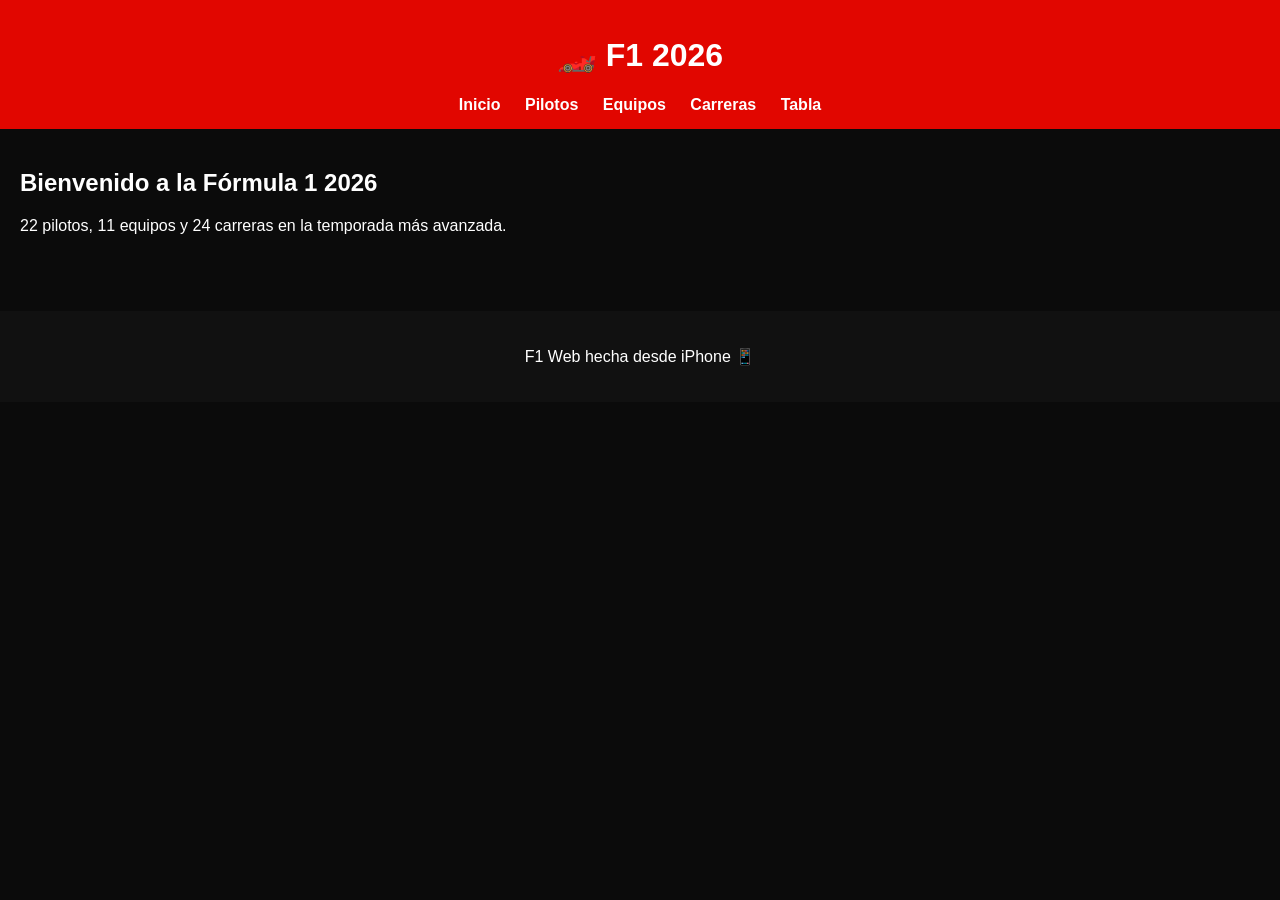
==== index.html @ 455faa11 "index.html" ====
<!DOCTYPE html>
<html>
<head>
    <title>F1 World</title>
    <link rel="stylesheet" href="styles.css">
</head>

<body>

<header>
    <h1>🏎️ F1 2026</h1>
    <nav>
        <a href="index.html">Inicio</a>
        <a href="pilotos.html">Pilotos</a>
        <a href="equipos.html">Equipos</a>
        <a href="carreras.html">Carreras</a>
        <a href="tabla.html">Tabla</a>
    </nav>
</header>

<div class="container">
    <h2>Bienvenido a la Fórmula 1 2026</h2>
    <p>22 pilotos, 11 equipos y 24 carreras en la temporada más avanzada.</p>
</div>

<footer>
    <p>F1 Web hecha desde iPhone 📱</p>
</footer>

</body>
</html>
---- styles.css ----
body {
    margin: 0;
    font-family: Arial;
    background: #0b0b0b;
    color: white;
}

header {
    background: #e10600;
    padding: 15px;
    text-align: center;
}

nav a {
    color: white;
    margin: 10px;
    text-decoration: none;
    font-weight: bold;
}

.container {
    padding: 20px;
}

.card {
    background: #1a1a1a;
    margin: 15px;
    padding: 15px;
    border-radius: 10px;
}

img {
    width: 100%;
    border-radius: 10px;
}

footer {
    background: #111;
    text-align: center;
    padding: 20px;
    margin-top: 40px;
}
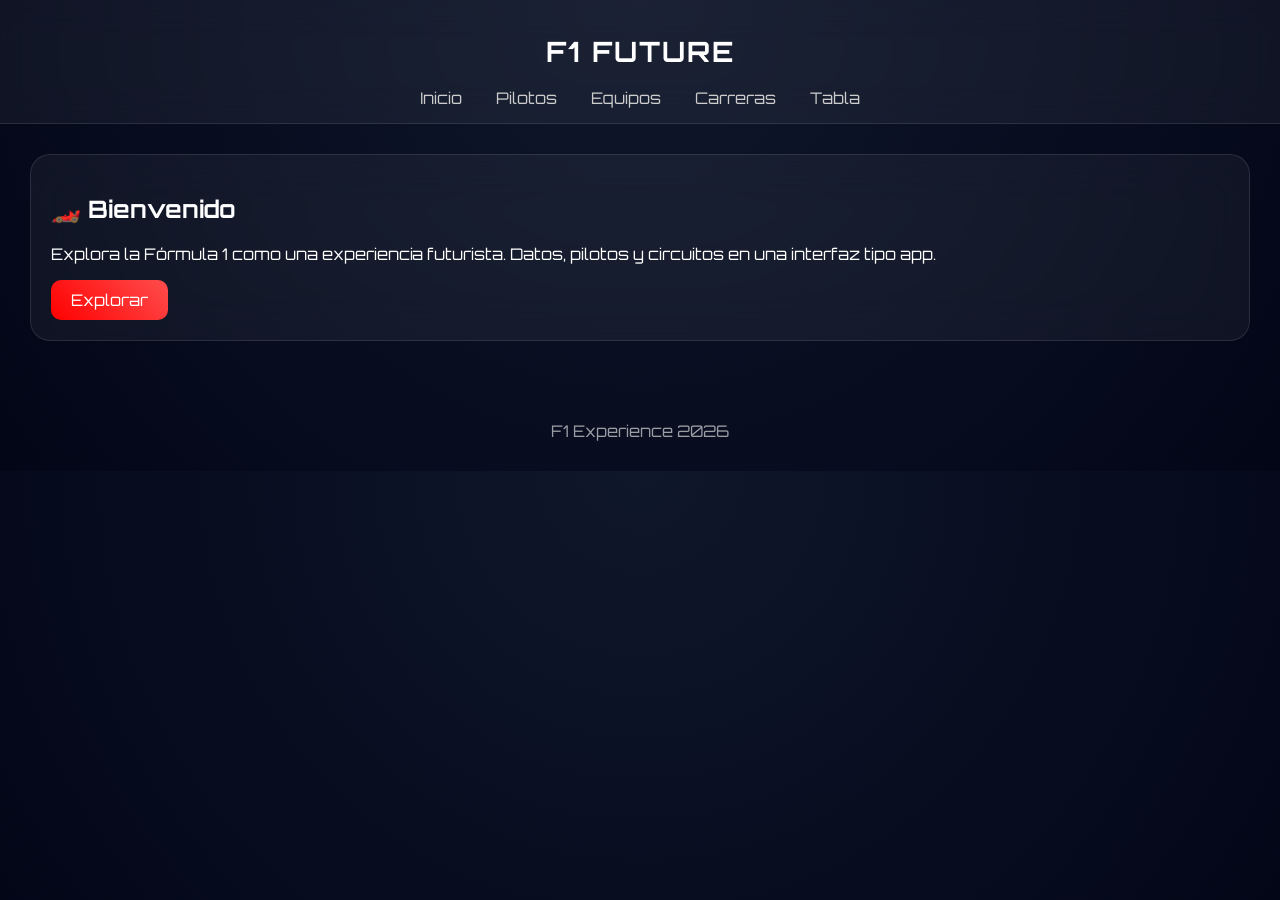
==== commit 446f81e3: "index.html" ====
--- a/index.html
+++ b/index.html
@@ -1,31 +1,34 @@
 <!DOCTYPE html>
 <html>
 <head>
-    <title>F1 World</title>
-    <link rel="stylesheet" href="styles.css">
+<title>F1 Future</title>
+<link rel="stylesheet" href="styles.css">
 </head>
 
 <body>
 
 <header>
-    <h1>🏎️ F1 2026</h1>
-    <nav>
-        <a href="index.html">Inicio</a>
-        <a href="pilotos.html">Pilotos</a>
-        <a href="equipos.html">Equipos</a>
-        <a href="carreras.html">Carreras</a>
-        <a href="tabla.html">Tabla</a>
-    </nav>
+<h1>F1 FUTURE</h1>
+<nav>
+<a href="index.html">Inicio</a>
+<a href="pilotos.html">Pilotos</a>
+<a href="equipos.html">Equipos</a>
+<a href="carreras.html">Carreras</a>
+<a href="tabla.html">Tabla</a>
+</nav>
 </header>
 
 <div class="container">
-    <h2>Bienvenido a la Fórmula 1 2026</h2>
-    <p>22 pilotos, 11 equipos y 24 carreras en la temporada más avanzada.</p>
+
+<div class="card">
+<h2>🏎️ Bienvenido</h2>
+<p>Explora la Fórmula 1 como una experiencia futurista. Datos, pilotos y circuitos en una interfaz tipo app.</p>
+<a class="button" href="pilotos.html">Explorar</a>
 </div>
 
-<footer>
-    <p>F1 Web hecha desde iPhone 📱</p>
-</footer>
+</div>
+
+<footer>F1 Experience 2026</footer>
 
 </body>
 </html>
--- a/styles.css
+++ b/styles.css
@@ -1,42 +1,110 @@
+@import url('https://fonts.googleapis.com/css2?family=Orbitron:wght@400;700&display=swap');
+
 body {
     margin: 0;
-    font-family: Arial;
-    background: #0b0b0b;
+    font-family: 'Orbitron', sans-serif;
+    background: radial-gradient(circle at top, #0f172a, #020617);
     color: white;
 }
 
+/* NAVBAR FUTURISTA */
 header {
-    background: #e10600;
+    position: sticky;
+    top: 0;
+    background: rgba(255,255,255,0.05);
+    backdrop-filter: blur(20px);
+    border-bottom: 1px solid rgba(255,255,255,0.1);
     padding: 15px;
     text-align: center;
 }
 
 nav a {
-    color: white;
-    margin: 10px;
+    color: #ccc;
+    margin: 0 15px;
     text-decoration: none;
-    font-weight: bold;
+    transition: 0.3s;
 }
 
-.container {
-    padding: 20px;
+nav a:hover {
+    color: #ff2c2c;
 }
 
-.card {
-    background: #1a1a1a;
-    margin: 15px;
-    padding: 15px;
-    border-radius: 10px;
+/* CONTENEDOR */
+.container {
+    padding: 30px;
 }
 
-img {
-    width: 100%;
-    border-radius: 10px;
+/* TARJETAS PRO */
+.card {
+    background: rgba(255,255,255,0.05);
+    border: 1px solid rgba(255,255,255,0.1);
+    border-radius: 20px;
+    padding: 20px;
+    margin-bottom: 20px;
+    backdrop-filter: blur(25px);
+    transition: all 0.4s ease;
+    position: relative;
+    overflow: hidden;
 }
 
+/* EFECTO GLOW */
+.card::before {
+    content: "";
+    position: absolute;
+    width: 200%;
+    height: 200%;
+    background: radial-gradient(circle, rgba(255,0,0,0.2), transparent);
+    top: -50%;
+    left: -50%;
+    opacity: 0;
+    transition: 0.5s;
+}
+
+.card:hover::before {
+    opacity: 1;
+}
+
+/* HOVER PRO */
+.card:hover {
+    transform: translateY(-5px) scale(1.02);
+    box-shadow: 0 0 30px rgba(255,0,0,0.3);
+}
+
+/* IMÁGENES */
+.card img {
+    width: 100%;
+    border-radius: 15px;
+    margin-top: 10px;
+}
+
+/* TITULOS */
+h1 {
+    font-size: 28px;
+    letter-spacing: 2px;
+}
+
+h3 {
+    color: #ff2c2c;
+}
+
+/* BOTONES FUTURISTAS */
+.button {
+    display: inline-block;
+    padding: 10px 20px;
+    border-radius: 10px;
+    background: linear-gradient(45deg, #ff0000, #ff4d4d);
+    color: white;
+    text-decoration: none;
+    transition: 0.3s;
+}
+
+.button:hover {
+    transform: scale(1.1);
+}
+
+/* FOOTER */
 footer {
-    background: #111;
     text-align: center;
-    padding: 20px;
-    margin-top: 40px;
+    padding: 30px;
+    opacity: 0.6;
 }
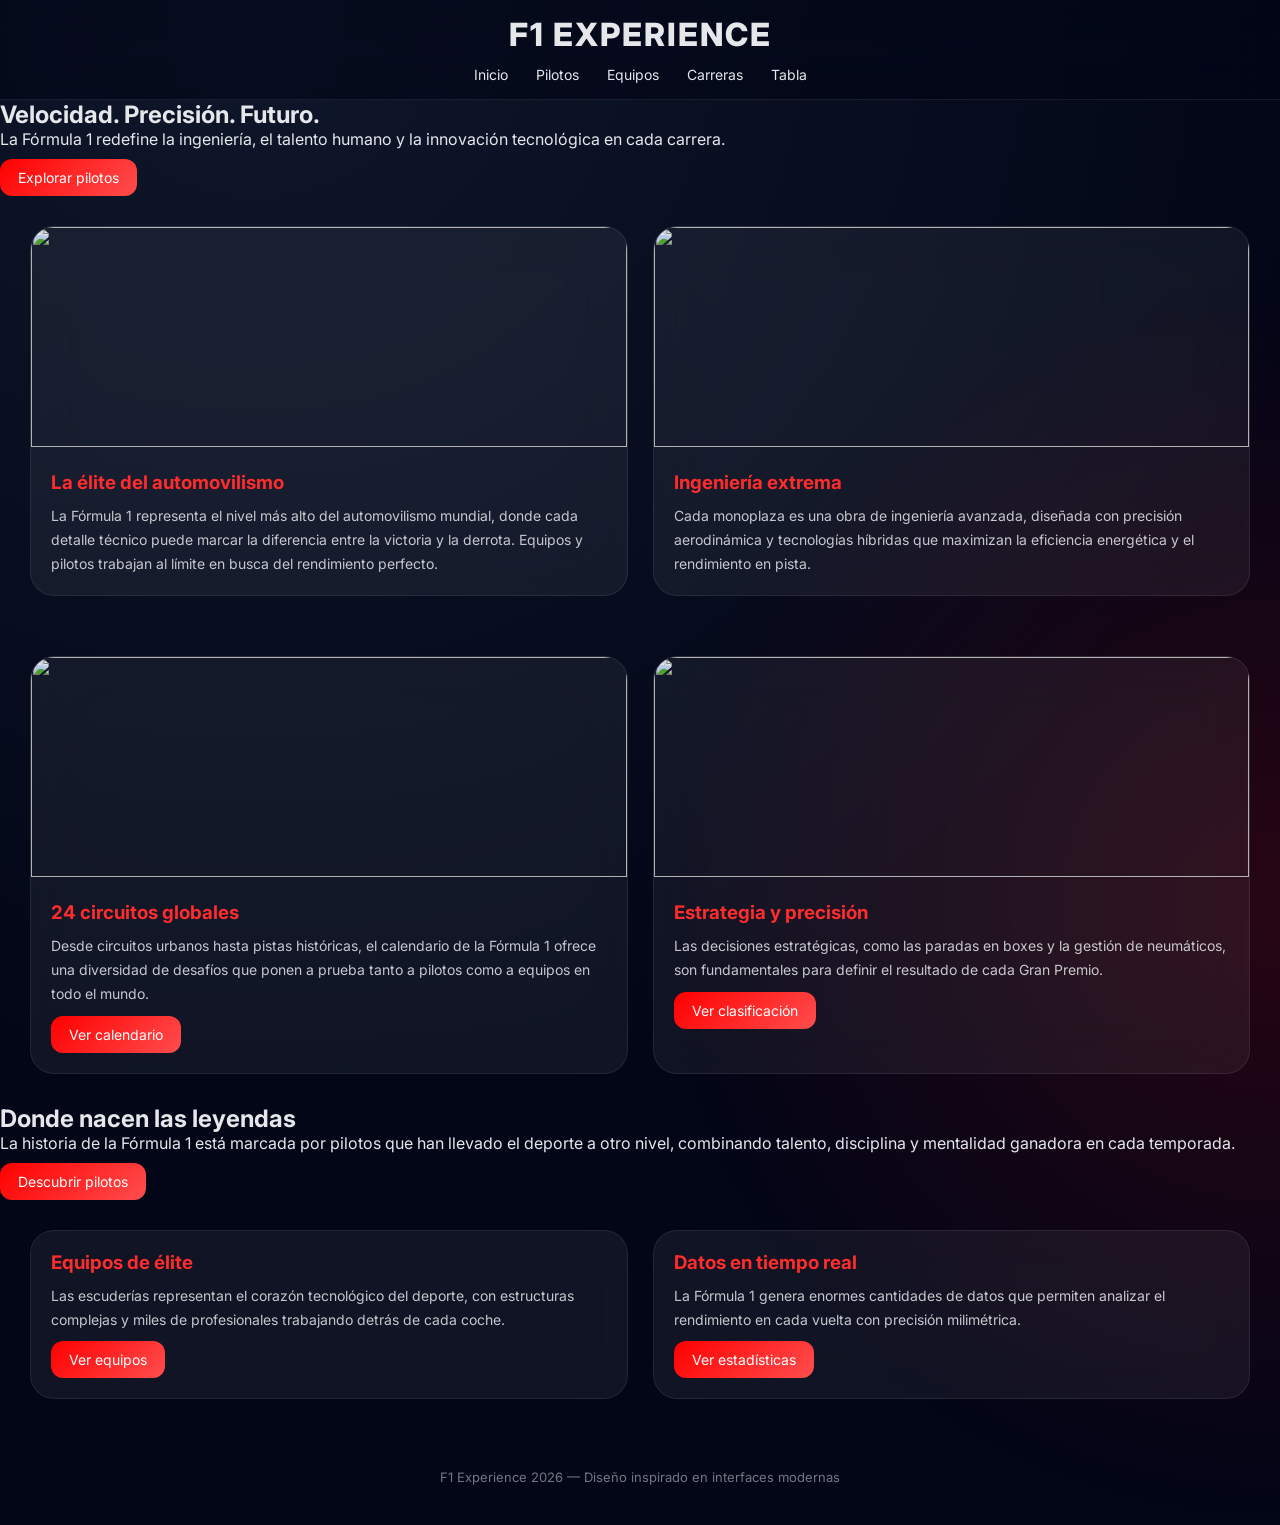
==== commit 67ed0991: "index.html" ====
--- a/index.html
+++ b/index.html
@@ -1,14 +1,17 @@
 <!DOCTYPE html>
-<html>
+<html lang="es">
 <head>
-<title>F1 Future</title>
+<meta charset="UTF-8">
+<meta name="viewport" content="width=device-width, initial-scale=1.0">
+<title>F1 Experience</title>
 <link rel="stylesheet" href="styles.css">
 </head>
 
 <body>
 
+<!-- NAV -->
 <header>
-<h1>F1 FUTURE</h1>
+<h1>F1 EXPERIENCE</h1>
 <nav>
 <a href="index.html">Inicio</a>
 <a href="pilotos.html">Pilotos</a>
@@ -18,17 +21,107 @@
 </nav>
 </header>
 
-<div class="container">
+<!-- HERO -->
+<section class="hero">
+<div class="hero-content">
+<h2>Velocidad. Precisión. Futuro.</h2>
+<p>La Fórmula 1 redefine la ingeniería, el talento humano y la innovación tecnológica en cada carrera.</p>
+<a href="pilotos.html" class="button">Explorar pilotos</a>
+</div>
+</section>
+
+<!-- SECCIÓN 1 -->
+<section class="grid">
 
 <div class="card">
-<h2>🏎️ Bienvenido</h2>
-<p>Explora la Fórmula 1 como una experiencia futurista. Datos, pilotos y circuitos en una interfaz tipo app.</p>
-<a class="button" href="pilotos.html">Explorar</a>
+<img src="https://source.unsplash.com/featured/?formula1">
+<div class="card-content">
+<h3>La élite del automovilismo</h3>
+<p>
+La Fórmula 1 representa el nivel más alto del automovilismo mundial, donde cada detalle técnico puede marcar la diferencia entre la victoria y la derrota. Equipos y pilotos trabajan al límite en busca del rendimiento perfecto.
+</p>
+</div>
 </div>
 
+<div class="card">
+<img src="https://source.unsplash.com/featured/?racecar">
+<div class="card-content">
+<h3>Ingeniería extrema</h3>
+<p>
+Cada monoplaza es una obra de ingeniería avanzada, diseñada con precisión aerodinámica y tecnologías híbridas que maximizan la eficiencia energética y el rendimiento en pista.
+</p>
+</div>
 </div>
 
-<footer>F1 Experience 2026</footer>
+</section>
+
+<!-- SECCIÓN 2 -->
+<section class="grid">
+
+<div class="card">
+<img src="https://source.unsplash.com/featured/?f1,track">
+<div class="card-content">
+<h3>24 circuitos globales</h3>
+<p>
+Desde circuitos urbanos hasta pistas históricas, el calendario de la Fórmula 1 ofrece una diversidad de desafíos que ponen a prueba tanto a pilotos como a equipos en todo el mundo.
+</p>
+<a class="button" href="carreras.html">Ver calendario</a>
+</div>
+</div>
+
+<div class="card">
+<img src="https://source.unsplash.com/featured/?f1,pitstop">
+<div class="card-content">
+<h3>Estrategia y precisión</h3>
+<p>
+Las decisiones estratégicas, como las paradas en boxes y la gestión de neumáticos, son fundamentales para definir el resultado de cada Gran Premio.
+</p>
+<a class="button" href="tabla.html">Ver clasificación</a>
+</div>
+</div>
+
+</section>
+
+<!-- SECCIÓN FULL -->
+<section class="feature">
+<div class="feature-content">
+<h2>Donde nacen las leyendas</h2>
+<p>
+La historia de la Fórmula 1 está marcada por pilotos que han llevado el deporte a otro nivel, combinando talento, disciplina y mentalidad ganadora en cada temporada.
+</p>
+<a href="pilotos.html" class="button">Descubrir pilotos</a>
+</div>
+</section>
+
+<!-- SECCIÓN FINAL -->
+<section class="grid">
+
+<div class="card">
+<div class="card-content">
+<h3>Equipos de élite</h3>
+<p>
+Las escuderías representan el corazón tecnológico del deporte, con estructuras complejas y miles de profesionales trabajando detrás de cada coche.
+</p>
+<a class="button" href="equipos.html">Ver equipos</a>
+</div>
+</div>
+
+<div class="card">
+<div class="card-content">
+<h3>Datos en tiempo real</h3>
+<p>
+La Fórmula 1 genera enormes cantidades de datos que permiten analizar el rendimiento en cada vuelta con precisión milimétrica.
+</p>
+<a class="button" href="tabla.html">Ver estadísticas</a>
+</div>
+</div>
+
+</section>
+
+<!-- FOOTER -->
+<footer>
+<p>F1 Experience 2026 — Diseño inspirado en interfaces modernas</p>
+</footer>
 
 </body>
 </html>
--- a/styles.css
+++ b/styles.css
@@ -1,110 +1,212 @@
-@import url('https://fonts.googleapis.com/css2?family=Orbitron:wght@400;700&display=swap');
-
+@import url('https://fonts.googleapis.com/css2?family=Inter:wght@300;400;600;800&display=swap');
+
+:root {
+    --bg: #020617;
+    --card: rgba(255,255,255,0.06);
+    --border: rgba(255,255,255,0.08);
+    --text: #e5e7eb;
+    --accent: #ff2c2c;
+    --glass: blur(25px);
+}
+
+/* RESET */
+* {
+    margin: 0;
+    padding: 0;
+    box-sizing: border-box;
+}
+
+/* BODY */
 body {
-    margin: 0;
-    font-family: 'Orbitron', sans-serif;
-    background: radial-gradient(circle at top, #0f172a, #020617);
-    color: white;
-}
-
-/* NAVBAR FUTURISTA */
+    font-family: 'Inter', sans-serif;
+    background: radial-gradient(circle at 20% 0%, #0f172a, #020617 60%);
+    color: var(--text);
+    overflow-x: hidden;
+}
+
+/* FONDO ANIMADO */
+body::before {
+    content: "";
+    position: fixed;
+    width: 200%;
+    height: 200%;
+    background: radial-gradient(circle, rgba(255,0,0,0.15), transparent 40%);
+    animation: glowMove 12s linear infinite;
+    z-index: -1;
+}
+
+@keyframes glowMove {
+    0% { transform: translate(0,0); }
+    50% { transform: translate(-20%, -10%); }
+    100% { transform: translate(0,0); }
+}
+
+/* NAVBAR */
 header {
     position: sticky;
     top: 0;
-    background: rgba(255,255,255,0.05);
-    backdrop-filter: blur(20px);
-    border-bottom: 1px solid rgba(255,255,255,0.1);
+    z-index: 100;
+    backdrop-filter: var(--glass);
+    background: rgba(2,6,23,0.6);
+    border-bottom: 1px solid var(--border);
     padding: 15px;
     text-align: center;
 }
 
+header h1 {
+    font-weight: 800;
+    letter-spacing: 2px;
+}
+
+nav {
+    margin-top: 10px;
+}
+
 nav a {
-    color: #ccc;
-    margin: 0 15px;
+    color: var(--text);
+    margin: 0 12px;
     text-decoration: none;
+    font-size: 14px;
+    position: relative;
     transition: 0.3s;
 }
 
+nav a::after {
+    content: "";
+    position: absolute;
+    width: 0%;
+    height: 2px;
+    background: var(--accent);
+    left: 0;
+    bottom: -4px;
+    transition: 0.3s;
+}
+
+nav a:hover::after {
+    width: 100%;
+}
+
 nav a:hover {
-    color: #ff2c2c;
-}
-
-/* CONTENEDOR */
-.container {
+    color: white;
+}
+
+/* GRID RESPONSIVO */
+.grid {
+    display: grid;
+    grid-template-columns: repeat(auto-fit, minmax(280px, 1fr));
+    gap: 25px;
     padding: 30px;
 }
 
-/* TARJETAS PRO */
+/* CARD FUTURISTA */
 .card {
-    background: rgba(255,255,255,0.05);
-    border: 1px solid rgba(255,255,255,0.1);
-    border-radius: 20px;
-    padding: 20px;
-    margin-bottom: 20px;
-    backdrop-filter: blur(25px);
+    background: var(--card);
+    border: 1px solid var(--border);
+    border-radius: 24px;
+    overflow: hidden;
+    backdrop-filter: var(--glass);
     transition: all 0.4s ease;
     position: relative;
-    overflow: hidden;
-}
-
-/* EFECTO GLOW */
+}
+
+/* EFECTO DE LUZ */
 .card::before {
     content: "";
     position: absolute;
-    width: 200%;
-    height: 200%;
-    background: radial-gradient(circle, rgba(255,0,0,0.2), transparent);
-    top: -50%;
-    left: -50%;
+    inset: 0;
+    background: radial-gradient(circle at top left, rgba(255,0,0,0.25), transparent 50%);
     opacity: 0;
-    transition: 0.5s;
+    transition: 0.4s;
 }
 
 .card:hover::before {
     opacity: 1;
 }
 
-/* HOVER PRO */
+/* HOVER */
 .card:hover {
-    transform: translateY(-5px) scale(1.02);
-    box-shadow: 0 0 30px rgba(255,0,0,0.3);
-}
-
-/* IMÁGENES */
+    transform: translateY(-10px) scale(1.02);
+    box-shadow: 0 20px 50px rgba(0,0,0,0.5);
+}
+
+/* IMAGEN */
 .card img {
     width: 100%;
-    border-radius: 15px;
-    margin-top: 10px;
-}
-
-/* TITULOS */
-h1 {
-    font-size: 28px;
-    letter-spacing: 2px;
-}
-
-h3 {
-    color: #ff2c2c;
-}
-
-/* BOTONES FUTURISTAS */
+    height: 220px;
+    object-fit: cover;
+    filter: contrast(1.1) brightness(0.9);
+}
+
+/* CONTENIDO */
+.card-content {
+    padding: 20px;
+}
+
+.card-content h3 {
+    color: var(--accent);
+    font-weight: 700;
+    margin-bottom: 10px;
+}
+
+.card-content p {
+    font-size: 14px;
+    line-height: 1.7;
+    opacity: 0.85;
+}
+
+/* BOTÓN */
 .button {
     display: inline-block;
-    padding: 10px 20px;
-    border-radius: 10px;
-    background: linear-gradient(45deg, #ff0000, #ff4d4d);
+    margin-top: 10px;
+    padding: 10px 18px;
+    border-radius: 12px;
+    background: linear-gradient(135deg, #ff0000, #ff4d4d);
     color: white;
     text-decoration: none;
+    font-size: 14px;
     transition: 0.3s;
 }
 
 .button:hover {
-    transform: scale(1.1);
+    transform: scale(1.08);
+    box-shadow: 0 0 20px rgba(255,0,0,0.5);
 }
 
 /* FOOTER */
 footer {
     text-align: center;
-    padding: 30px;
-    opacity: 0.6;
-}
+    padding: 40px;
+    opacity: 0.5;
+    font-size: 13px;
+}
+
+/* SCROLL SUAVE */
+html {
+    scroll-behavior: smooth;
+}
+
+/* SCROLLBAR PRO */
+::-webkit-scrollbar {
+    width: 8px;
+}
+
+::-webkit-scrollbar-thumb {
+    background: linear-gradient(#ff0000, #990000);
+    border-radius: 10px;
+}
+
+/* RESPONSIVE */
+@media (max-width: 600px) {
+    header h1 {
+        font-size: 18px;
+    }
+
+    nav a {
+        font-size: 12px;
+        margin: 0 6px;
+    }
+
+    .grid {
+        padding: 15px;
+    }
+}
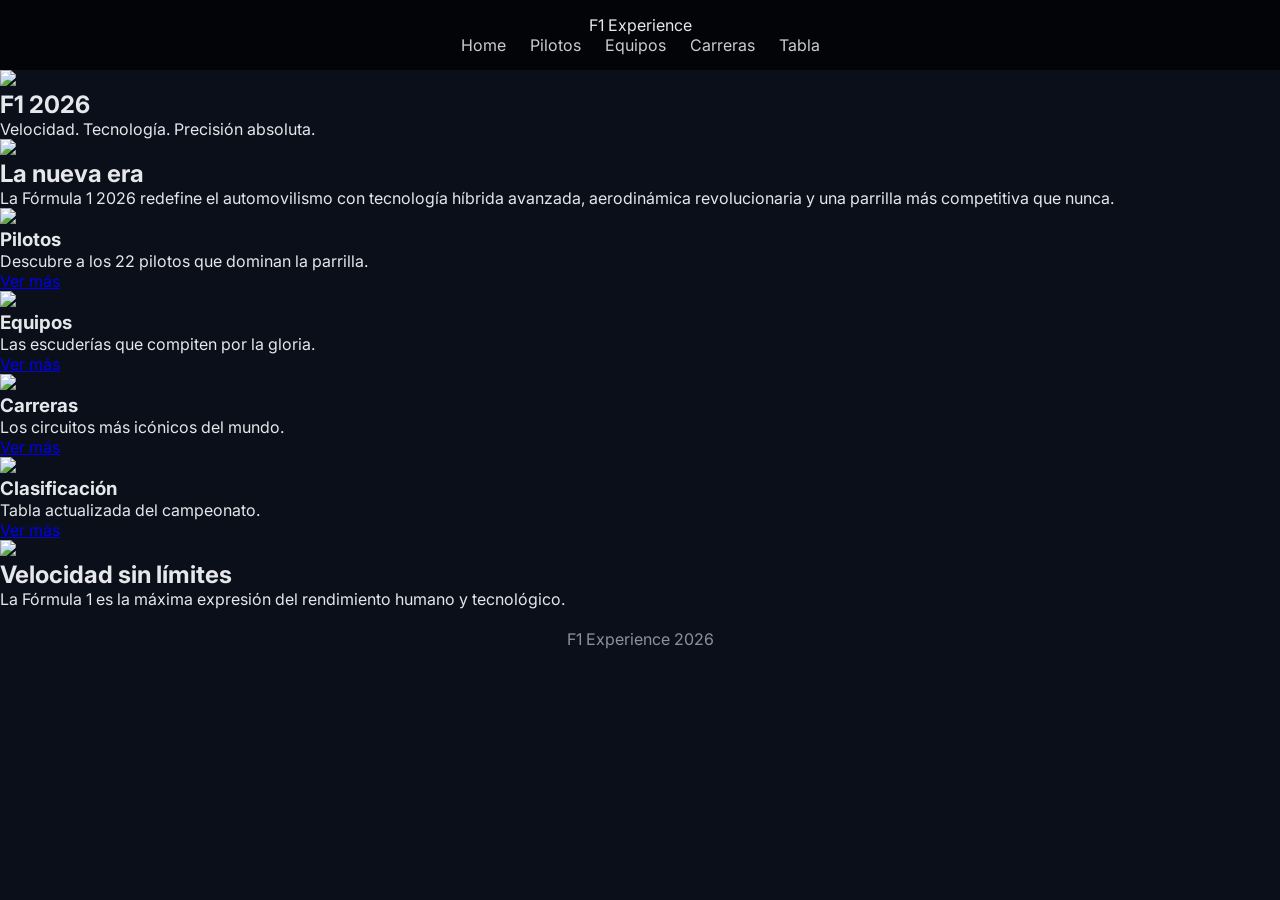
==== commit 96da7d7d: "index.html" ====
--- a/index.html
+++ b/index.html
@@ -9,11 +9,10 @@
 
 <body>
 
-<!-- NAV -->
-<header>
-<h1>F1 EXPERIENCE</h1>
+<header class="nav">
+<div class="logo">F1 Experience</div>
 <nav>
-<a href="index.html">Inicio</a>
+<a href="index.html">Home</a>
 <a href="pilotos.html">Pilotos</a>
 <a href="equipos.html">Equipos</a>
 <a href="carreras.html">Carreras</a>
@@ -23,104 +22,66 @@
 
 <!-- HERO -->
 <section class="hero">
+<img src="https://images.unsplash.com/photo-1608889825103-eb5ed706fc64" class="hero-img">
 <div class="hero-content">
-<h2>Velocidad. Precisión. Futuro.</h2>
-<p>La Fórmula 1 redefine la ingeniería, el talento humano y la innovación tecnológica en cada carrera.</p>
-<a href="pilotos.html" class="button">Explorar pilotos</a>
+<h1>F1 2026</h1>
+<p>Velocidad. Tecnología. Precisión absoluta.</p>
 </div>
 </section>
 
-<!-- SECCIÓN 1 -->
-<section class="grid">
+<!-- SECCIÓN DESTACADA -->
+<section class="feature">
+<img src="https://images.unsplash.com/photo-1610970881699-44a5587cabec">
+<div class="text">
+<h2>La nueva era</h2>
+<p>La Fórmula 1 2026 redefine el automovilismo con tecnología híbrida avanzada, aerodinámica revolucionaria y una parrilla más competitiva que nunca.</p>
+</div>
+</section>
 
-<div class="card">
-<img src="https://source.unsplash.com/featured/?formula1">
-<div class="card-content">
-<h3>La élite del automovilismo</h3>
-<p>
-La Fórmula 1 representa el nivel más alto del automovilismo mundial, donde cada detalle técnico puede marcar la diferencia entre la victoria y la derrota. Equipos y pilotos trabajan al límite en busca del rendimiento perfecto.
-</p>
-</div>
+<!-- GRID SECTIONS -->
+<section class="grid-home">
+
+<div class="box">
+<img src="https://images.unsplash.com/photo-1589394815804-964ed0be2eb5">
+<h3>Pilotos</h3>
+<p>Descubre a los 22 pilotos que dominan la parrilla.</p>
+<a href="pilotos.html">Ver más</a>
 </div>
 
-<div class="card">
-<img src="https://source.unsplash.com/featured/?racecar">
-<div class="card-content">
-<h3>Ingeniería extrema</h3>
-<p>
-Cada monoplaza es una obra de ingeniería avanzada, diseñada con precisión aerodinámica y tecnologías híbridas que maximizan la eficiencia energética y el rendimiento en pista.
-</p>
+<div class="box">
+<img src="https://images.unsplash.com/photo-1603386329225-868f9b1ee6b9">
+<h3>Equipos</h3>
+<p>Las escuderías que compiten por la gloria.</p>
+<a href="equipos.html">Ver más</a>
 </div>
+
+<div class="box">
+<img src="https://images.unsplash.com/photo-1617203441323-45f6a61dfc9b">
+<h3>Carreras</h3>
+<p>Los circuitos más icónicos del mundo.</p>
+<a href="carreras.html">Ver más</a>
+</div>
+
+<div class="box">
+<img src="https://images.unsplash.com/photo-1517649763962-0c623066013b">
+<h3>Clasificación</h3>
+<p>Tabla actualizada del campeonato.</p>
+<a href="tabla.html">Ver más</a>
 </div>
 
 </section>
 
-<!-- SECCIÓN 2 -->
-<section class="grid">
-
-<div class="card">
-<img src="https://source.unsplash.com/featured/?f1,track">
-<div class="card-content">
-<h3>24 circuitos globales</h3>
-<p>
-Desde circuitos urbanos hasta pistas históricas, el calendario de la Fórmula 1 ofrece una diversidad de desafíos que ponen a prueba tanto a pilotos como a equipos en todo el mundo.
-</p>
-<a class="button" href="carreras.html">Ver calendario</a>
-</div>
-</div>
-
-<div class="card">
-<img src="https://source.unsplash.com/featured/?f1,pitstop">
-<div class="card-content">
-<h3>Estrategia y precisión</h3>
-<p>
-Las decisiones estratégicas, como las paradas en boxes y la gestión de neumáticos, son fundamentales para definir el resultado de cada Gran Premio.
-</p>
-<a class="button" href="tabla.html">Ver clasificación</a>
-</div>
-</div>
-
-</section>
-
-<!-- SECCIÓN FULL -->
-<section class="feature">
-<div class="feature-content">
-<h2>Donde nacen las leyendas</h2>
-<p>
-La historia de la Fórmula 1 está marcada por pilotos que han llevado el deporte a otro nivel, combinando talento, disciplina y mentalidad ganadora en cada temporada.
-</p>
-<a href="pilotos.html" class="button">Descubrir pilotos</a>
+<!-- SECCIÓN FINAL -->
+<section class="full">
+<img src="https://images.unsplash.com/photo-1502877338535-766e1452684a">
+<div class="overlay">
+<h2>Velocidad sin límites</h2>
+<p>La Fórmula 1 es la máxima expresión del rendimiento humano y tecnológico.</p>
 </div>
 </section>
 
-<!-- SECCIÓN FINAL -->
-<section class="grid">
-
-<div class="card">
-<div class="card-content">
-<h3>Equipos de élite</h3>
-<p>
-Las escuderías representan el corazón tecnológico del deporte, con estructuras complejas y miles de profesionales trabajando detrás de cada coche.
-</p>
-<a class="button" href="equipos.html">Ver equipos</a>
-</div>
-</div>
-
-<div class="card">
-<div class="card-content">
-<h3>Datos en tiempo real</h3>
-<p>
-La Fórmula 1 genera enormes cantidades de datos que permiten analizar el rendimiento en cada vuelta con precisión milimétrica.
-</p>
-<a class="button" href="tabla.html">Ver estadísticas</a>
-</div>
-</div>
-
-</section>
-
-<!-- FOOTER -->
 <footer>
-<p>F1 Experience 2026 — Diseño inspirado en interfaces modernas</p>
+<p>F1 Experience 2026</p>
 </footer>
 
 </body>
--- a/styles.css
+++ b/styles.css
@@ -1,212 +1,84 @@
 @import url('https://fonts.googleapis.com/css2?family=Inter:wght@300;400;600;800&display=swap');
 
-:root {
-    --bg: #020617;
-    --card: rgba(255,255,255,0.06);
-    --border: rgba(255,255,255,0.08);
-    --text: #e5e7eb;
-    --accent: #ff2c2c;
-    --glass: blur(25px);
-}
-
-/* RESET */
 * {
     margin: 0;
     padding: 0;
     box-sizing: border-box;
 }
 
-/* BODY */
 body {
     font-family: 'Inter', sans-serif;
-    background: radial-gradient(circle at 20% 0%, #0f172a, #020617 60%);
-    color: var(--text);
-    overflow-x: hidden;
+    background: #0b0f1a;
+    color: #e5e7eb;
 }
 
-/* FONDO ANIMADO */
-body::before {
-    content: "";
-    position: fixed;
-    width: 200%;
-    height: 200%;
-    background: radial-gradient(circle, rgba(255,0,0,0.15), transparent 40%);
-    animation: glowMove 12s linear infinite;
-    z-index: -1;
-}
-
-@keyframes glowMove {
-    0% { transform: translate(0,0); }
-    50% { transform: translate(-20%, -10%); }
-    100% { transform: translate(0,0); }
-}
-
-/* NAVBAR */
+/* NAV */
 header {
     position: sticky;
     top: 0;
-    z-index: 100;
-    backdrop-filter: var(--glass);
-    background: rgba(2,6,23,0.6);
-    border-bottom: 1px solid var(--border);
+    background: rgba(0,0,0,0.7);
+    backdrop-filter: blur(10px);
     padding: 15px;
     text-align: center;
 }
 
-header h1 {
-    font-weight: 800;
-    letter-spacing: 2px;
+nav a {
+    color: #ccc;
+    margin: 0 10px;
+    text-decoration: none;
 }
 
-nav {
-    margin-top: 10px;
+nav a:hover {
+    color: #fff;
 }
 
-nav a {
-    color: var(--text);
-    margin: 0 12px;
-    text-decoration: none;
-    font-size: 14px;
-    position: relative;
+/* GRID */
+.grid {
+    display: grid;
+    grid-template-columns: repeat(auto-fit, minmax(300px, 1fr));
+    gap: 20px;
+    padding: 20px;
+}
+
+/* CARD */
+.card {
+    background: #111827;
+    border-radius: 15px;
+    overflow: hidden;
     transition: 0.3s;
 }
 
-nav a::after {
-    content: "";
-    position: absolute;
-    width: 0%;
-    height: 2px;
-    background: var(--accent);
-    left: 0;
-    bottom: -4px;
-    transition: 0.3s;
+.card:hover {
+    transform: translateY(-5px);
 }
 
-nav a:hover::after {
-    width: 100%;
-}
-
-nav a:hover {
-    color: white;
-}
-
-/* GRID RESPONSIVO */
-.grid {
-    display: grid;
-    grid-template-columns: repeat(auto-fit, minmax(280px, 1fr));
-    gap: 25px;
-    padding: 30px;
-}
-
-/* CARD FUTURISTA */
-.card {
-    background: var(--card);
-    border: 1px solid var(--border);
-    border-radius: 24px;
-    overflow: hidden;
-    backdrop-filter: var(--glass);
-    transition: all 0.4s ease;
-    position: relative;
-}
-
-/* EFECTO DE LUZ */
-.card::before {
-    content: "";
-    position: absolute;
-    inset: 0;
-    background: radial-gradient(circle at top left, rgba(255,0,0,0.25), transparent 50%);
-    opacity: 0;
-    transition: 0.4s;
-}
-
-.card:hover::before {
-    opacity: 1;
-}
-
-/* HOVER */
-.card:hover {
-    transform: translateY(-10px) scale(1.02);
-    box-shadow: 0 20px 50px rgba(0,0,0,0.5);
-}
-
-/* IMAGEN */
+/* IMAGEN (FIX REAL) */
 .card img {
     width: 100%;
-    height: 220px;
+    height: 260px;
     object-fit: cover;
-    filter: contrast(1.1) brightness(0.9);
+    display: block;
 }
 
 /* CONTENIDO */
 .card-content {
-    padding: 20px;
+    padding: 15px;
 }
 
 .card-content h3 {
-    color: var(--accent);
-    font-weight: 700;
+    color: #ff2c2c;
     margin-bottom: 10px;
 }
 
 .card-content p {
     font-size: 14px;
-    line-height: 1.7;
-    opacity: 0.85;
-}
-
-/* BOTÓN */
-.button {
-    display: inline-block;
-    margin-top: 10px;
-    padding: 10px 18px;
-    border-radius: 12px;
-    background: linear-gradient(135deg, #ff0000, #ff4d4d);
-    color: white;
-    text-decoration: none;
-    font-size: 14px;
-    transition: 0.3s;
-}
-
-.button:hover {
-    transform: scale(1.08);
-    box-shadow: 0 0 20px rgba(255,0,0,0.5);
+    line-height: 1.6;
+    opacity: 0.9;
 }
 
 /* FOOTER */
 footer {
     text-align: center;
-    padding: 40px;
-    opacity: 0.5;
-    font-size: 13px;
+    padding: 20px;
+    opacity: 0.6;
 }
-
-/* SCROLL SUAVE */
-html {
-    scroll-behavior: smooth;
-}
-
-/* SCROLLBAR PRO */
-::-webkit-scrollbar {
-    width: 8px;
-}
-
-::-webkit-scrollbar-thumb {
-    background: linear-gradient(#ff0000, #990000);
-    border-radius: 10px;
-}
-
-/* RESPONSIVE */
-@media (max-width: 600px) {
-    header h1 {
-        font-size: 18px;
-    }
-
-    nav a {
-        font-size: 12px;
-        margin: 0 6px;
-    }
-
-    .grid {
-        padding: 15px;
-    }
-}
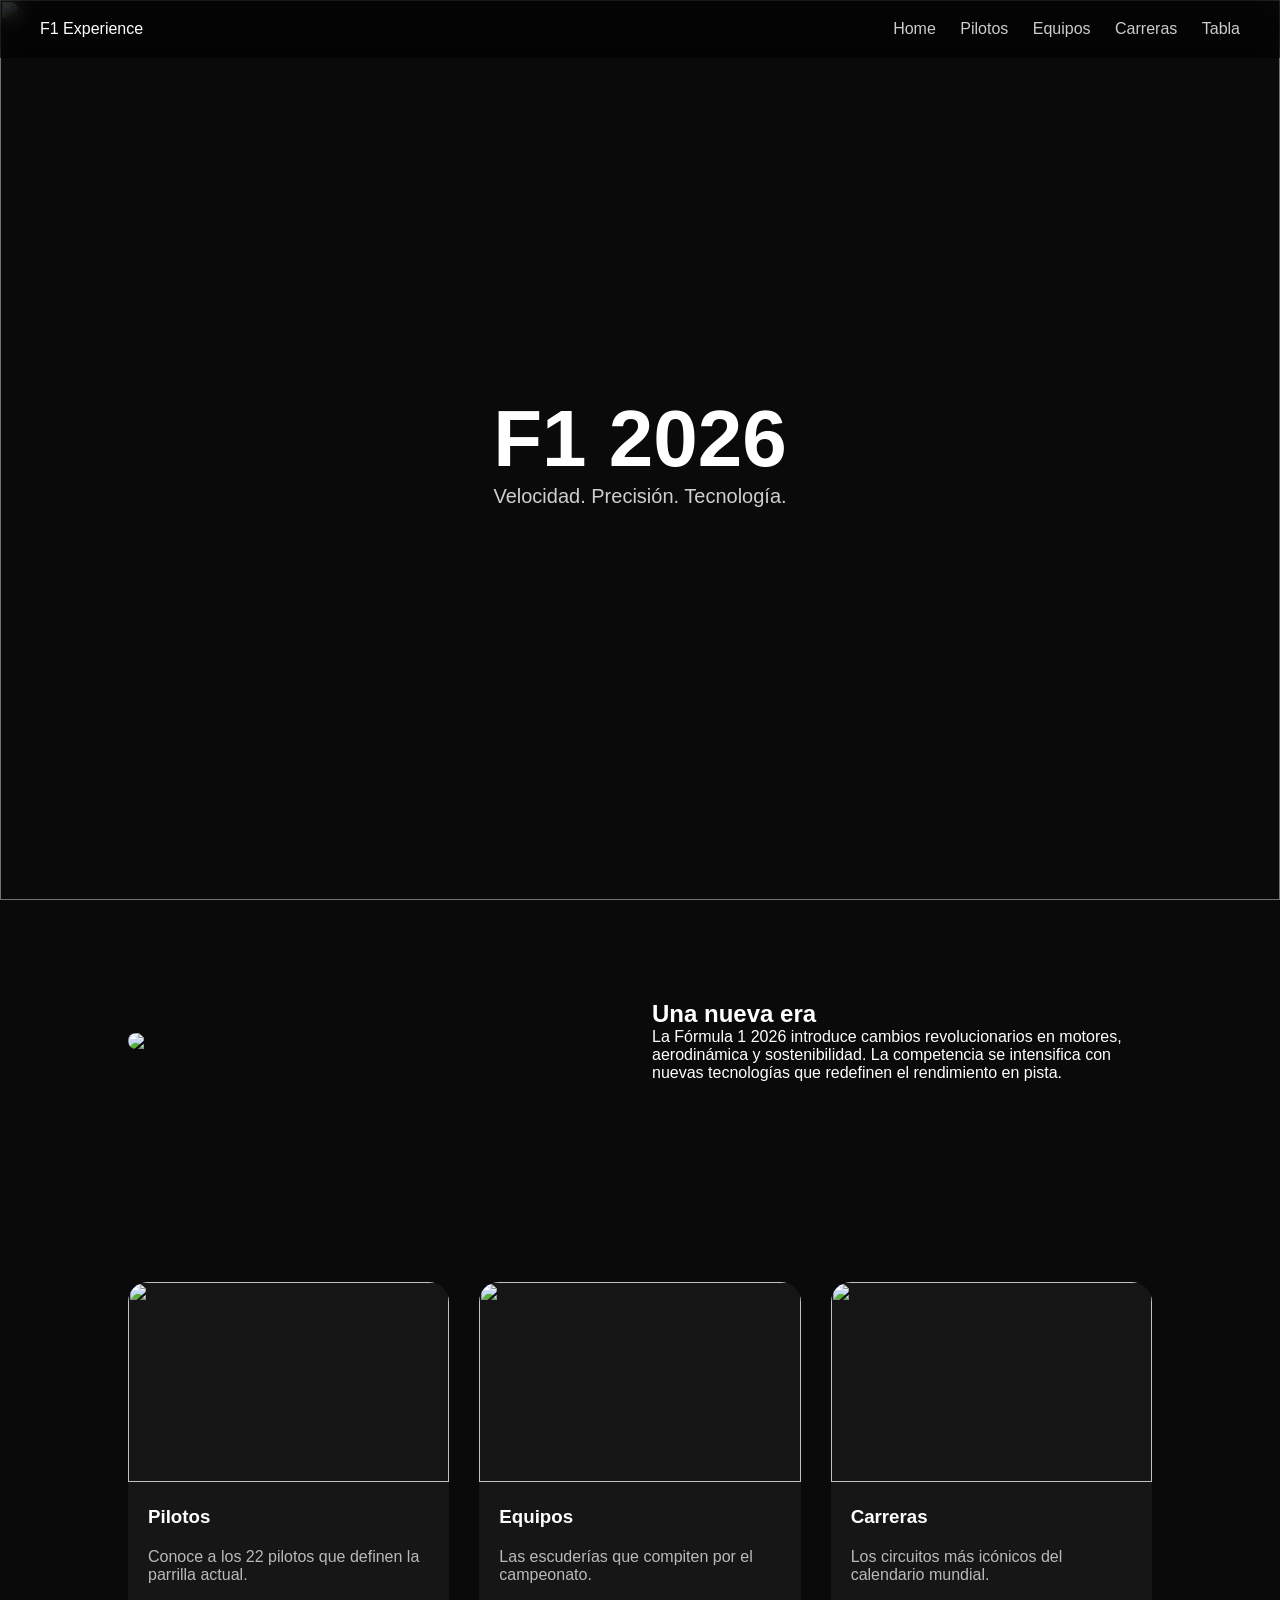
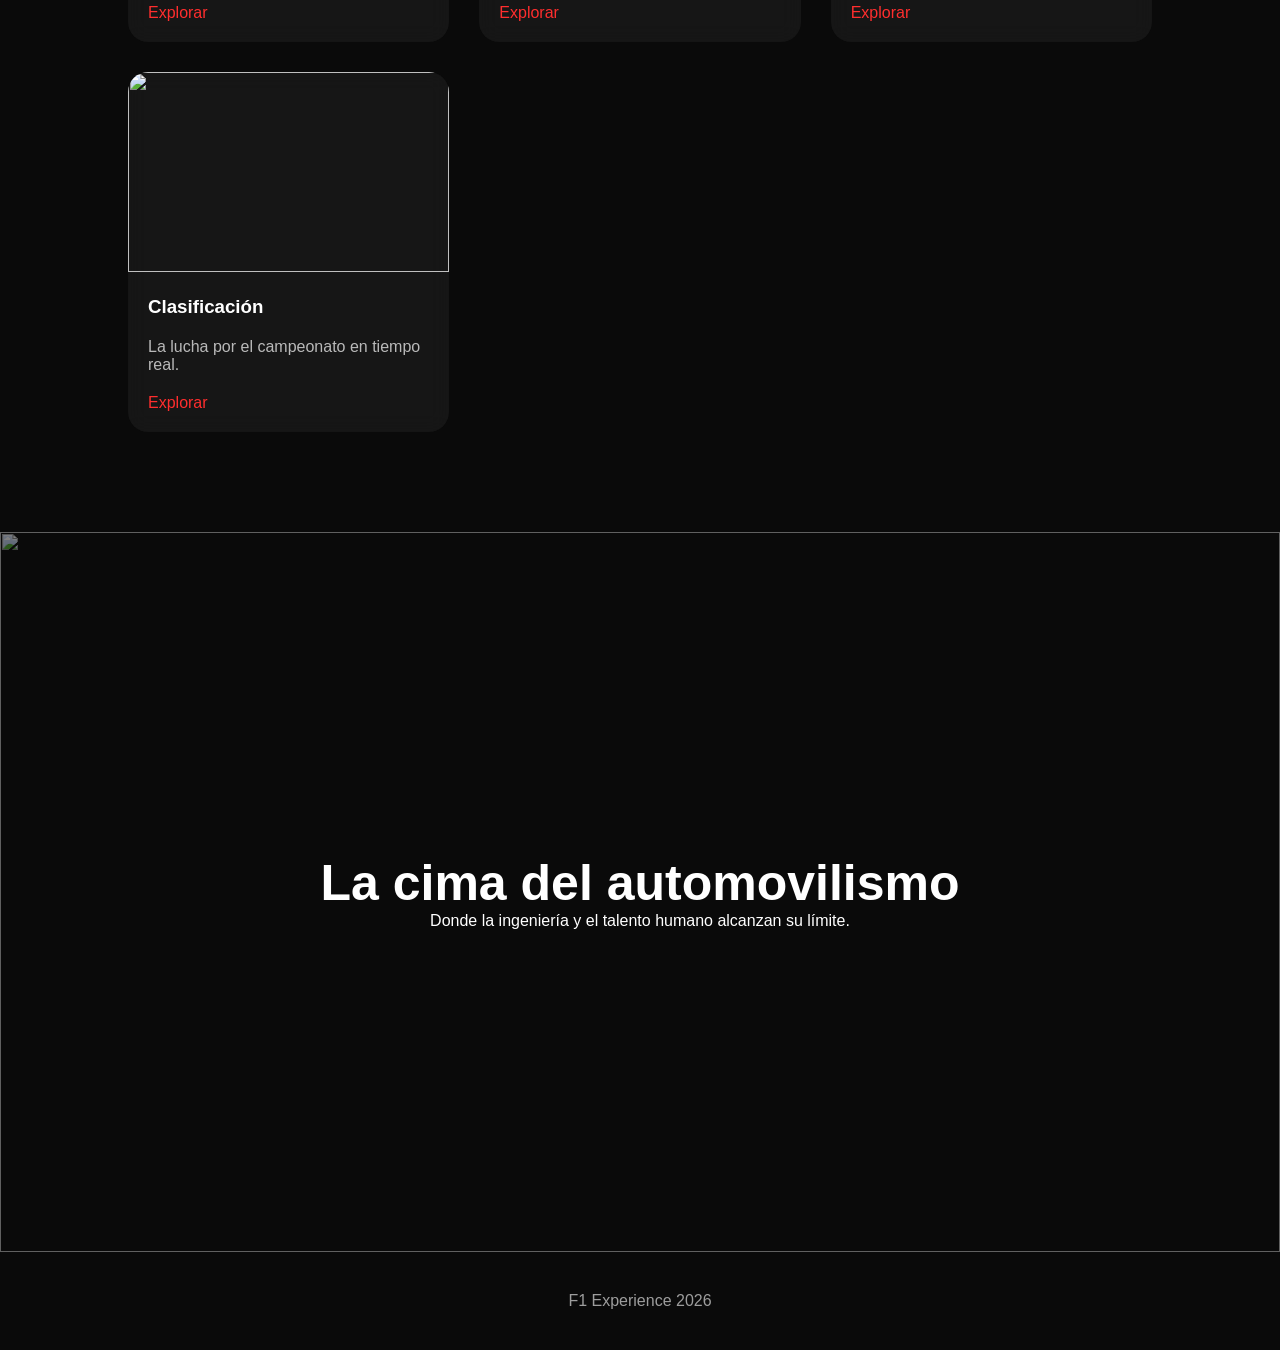
==== commit 877842bd: "index.html" ====
--- a/index.html
+++ b/index.html
@@ -22,61 +22,61 @@
 
 <!-- HERO -->
 <section class="hero">
-<img src="https://images.unsplash.com/photo-1608889825103-eb5ed706fc64" class="hero-img">
+<img src="https://media-cldnry.s-nbcnews.com/image/upload/t_fit-760w,f_auto,q_auto:best/rockcms/2026-03/260303-formula-1-testing-ew-600p-a3c0cd.jpg" class="hero-img">
 <div class="hero-content">
 <h1>F1 2026</h1>
-<p>Velocidad. Tecnología. Precisión absoluta.</p>
+<p>Velocidad. Precisión. Tecnología.</p>
 </div>
 </section>
 
-<!-- SECCIÓN DESTACADA -->
+<!-- NUEVA ERA -->
 <section class="feature">
-<img src="https://images.unsplash.com/photo-1610970881699-44a5587cabec">
+<img src="https://external-preview.redd.it/fia-a-new-era-of-competition-fia-showcases-future-focused-v0-ElsRgJhG86uGEzImHfD90uf3HYFvuSOeDMLnxPWdOUc.jpg?auto=webp&s=94ce302bed5b8d51dc54f439acf99a908f6a6ceb">
 <div class="text">
-<h2>La nueva era</h2>
-<p>La Fórmula 1 2026 redefine el automovilismo con tecnología híbrida avanzada, aerodinámica revolucionaria y una parrilla más competitiva que nunca.</p>
+<h2>Una nueva era</h2>
+<p>La Fórmula 1 2026 introduce cambios revolucionarios en motores, aerodinámica y sostenibilidad. La competencia se intensifica con nuevas tecnologías que redefinen el rendimiento en pista.</p>
 </div>
 </section>
 
-<!-- GRID SECTIONS -->
+<!-- GRID -->
 <section class="grid-home">
 
 <div class="box">
-<img src="https://images.unsplash.com/photo-1589394815804-964ed0be2eb5">
+<img src="https://tn.com.ar/resizer/v2/https%3A%2F%2Fthumbs.vodgc.net%2F1-14-pcxBbv1771456257554-1771456490.jpg?auth=6a03eba678e931fe7de2c4b4b3d8de5c0b1d87010dde9b5a6f708a2909d26f88&width=767">
 <h3>Pilotos</h3>
-<p>Descubre a los 22 pilotos que dominan la parrilla.</p>
-<a href="pilotos.html">Ver más</a>
+<p>Conoce a los 22 pilotos que definen la parrilla actual.</p>
+<a href="pilotos.html">Explorar</a>
 </div>
 
 <div class="box">
-<img src="https://images.unsplash.com/photo-1603386329225-868f9b1ee6b9">
+<img src="https://cdn-5.motorsport.com/images/amp/YpNrVwg0/s1000/salida.jpg">
 <h3>Equipos</h3>
-<p>Las escuderías que compiten por la gloria.</p>
-<a href="equipos.html">Ver más</a>
+<p>Las escuderías que compiten por el campeonato.</p>
+<a href="equipos.html">Explorar</a>
 </div>
 
 <div class="box">
-<img src="https://images.unsplash.com/photo-1617203441323-45f6a61dfc9b">
+<img src="https://images.ctfassets.net/1fvlg6xqnm65/1WfG8F2KEB1RGGZtuU7io5/3468b332418ecd3372476f1dbc652743/M452648.jpg?w=1920&q=75&fm=webp">
 <h3>Carreras</h3>
-<p>Los circuitos más icónicos del mundo.</p>
-<a href="carreras.html">Ver más</a>
+<p>Los circuitos más icónicos del calendario mundial.</p>
+<a href="carreras.html">Explorar</a>
 </div>
 
 <div class="box">
-<img src="https://images.unsplash.com/photo-1517649763962-0c623066013b">
+<img src="https://agdeportes.com/wp-content/uploads/2026/03/Podio-del-Gran-Premio-de-Japon-de-Formula-1-2026.jpg">
 <h3>Clasificación</h3>
-<p>Tabla actualizada del campeonato.</p>
-<a href="tabla.html">Ver más</a>
+<p>La lucha por el campeonato en tiempo real.</p>
+<a href="tabla.html">Explorar</a>
 </div>
 
 </section>
 
-<!-- SECCIÓN FINAL -->
+<!-- FINAL HERO -->
 <section class="full">
-<img src="https://images.unsplash.com/photo-1502877338535-766e1452684a">
+<img src="https://wallpapercg.com/download/f1-cars-3840x2160-18246.jpg">
 <div class="overlay">
-<h2>Velocidad sin límites</h2>
-<p>La Fórmula 1 es la máxima expresión del rendimiento humano y tecnológico.</p>
+<h2>La cima del automovilismo</h2>
+<p>Donde la ingeniería y el talento humano alcanzan su límite.</p>
 </div>
 </section>
 
--- a/styles.css
+++ b/styles.css
@@ -1,84 +1,171 @@
-@import url('https://fonts.googleapis.com/css2?family=Inter:wght@300;400;600;800&display=swap');
-
-* {
-    margin: 0;
-    padding: 0;
-    box-sizing: border-box;
+*{
+margin:0;
+padding:0;
+box-sizing:border-box;
+font-family:-apple-system, BlinkMacSystemFont, sans-serif;
 }
 
-body {
-    font-family: 'Inter', sans-serif;
-    background: #0b0f1a;
-    color: #e5e7eb;
+body{
+background:#0a0a0a;
+color:white;
 }
 
 /* NAV */
-header {
-    position: sticky;
-    top: 0;
-    background: rgba(0,0,0,0.7);
-    backdrop-filter: blur(10px);
-    padding: 15px;
-    text-align: center;
+.nav{
+position:fixed;
+top:0;
+width:100%;
+display:flex;
+justify-content:space-between;
+padding:20px 40px;
+background:rgba(0,0,0,0.6);
+backdrop-filter:blur(10px);
+z-index:1000;
 }
 
-nav a {
-    color: #ccc;
-    margin: 0 10px;
-    text-decoration: none;
+.nav a{
+color:white;
+margin-left:20px;
+text-decoration:none;
+opacity:0.8;
+transition:0.3s;
 }
 
-nav a:hover {
-    color: #fff;
+.nav a:hover{
+opacity:1;
+}
+
+/* HERO */
+.hero{
+height:100vh;
+position:relative;
+overflow:hidden;
+}
+
+.hero-img{
+width:100%;
+height:100%;
+object-fit:cover;
+filter:brightness(60%);
+}
+
+.hero-content{
+position:absolute;
+top:50%;
+left:50%;
+transform:translate(-50%,-50%);
+text-align:center;
+}
+
+.hero h1{
+font-size:80px;
+}
+
+.hero p{
+font-size:20px;
+opacity:0.8;
+}
+
+/* FEATURE */
+.feature{
+display:flex;
+align-items:center;
+padding:100px 10%;
+gap:50px;
+}
+
+.feature img{
+width:50%;
+border-radius:20px;
+}
+
+.feature .text{
+max-width:500px;
 }
 
 /* GRID */
-.grid {
-    display: grid;
-    grid-template-columns: repeat(auto-fit, minmax(300px, 1fr));
-    gap: 20px;
-    padding: 20px;
+.grid-home{
+display:grid;
+grid-template-columns:repeat(auto-fit,minmax(250px,1fr));
+gap:30px;
+padding:100px 10%;
 }
 
-/* CARD */
-.card {
-    background: #111827;
-    border-radius: 15px;
-    overflow: hidden;
-    transition: 0.3s;
+.box{
+background:rgba(255,255,255,0.05);
+border-radius:20px;
+overflow:hidden;
+transition:0.4s;
+backdrop-filter:blur(10px);
 }
 
-.card:hover {
-    transform: translateY(-5px);
+.box img{
+width:100%;
+height:200px;
+object-fit:cover;
 }
 
-/* IMAGEN (FIX REAL) */
-.card img {
-    width: 100%;
-    height: 260px;
-    object-fit: cover;
-    display: block;
+.box:hover{
+transform:translateY(-10px) scale(1.03);
 }
 
-/* CONTENIDO */
-.card-content {
-    padding: 15px;
+.box h3{
+padding:20px;
 }
 
-.card-content h3 {
-    color: #ff2c2c;
-    margin-bottom: 10px;
+.box p{
+padding:0 20px;
+opacity:0.7;
 }
 
-.card-content p {
-    font-size: 14px;
-    line-height: 1.6;
-    opacity: 0.9;
+.box a{
+display:block;
+padding:20px;
+color:#ff2e2e;
+text-decoration:none;
+}
+
+/* FULL SECTION */
+.full{
+height:80vh;
+position:relative;
+}
+
+.full img{
+width:100%;
+height:100%;
+object-fit:cover;
+filter:brightness(50%);
+}
+
+.overlay{
+position:absolute;
+top:50%;
+left:50%;
+transform:translate(-50%,-50%);
+text-align:center;
+}
+
+.overlay h2{
+font-size:50px;
 }
 
 /* FOOTER */
-footer {
-    text-align: center;
-    padding: 20px;
-    opacity: 0.6;
+footer{
+text-align:center;
+padding:40px;
+opacity:0.6;
 }
+
+/* RESPONSIVE */
+@media(max-width:768px){
+.hero h1{
+font-size:40px;
+}
+.feature{
+flex-direction:column;
+}
+.feature img{
+width:100%;
+}
+}
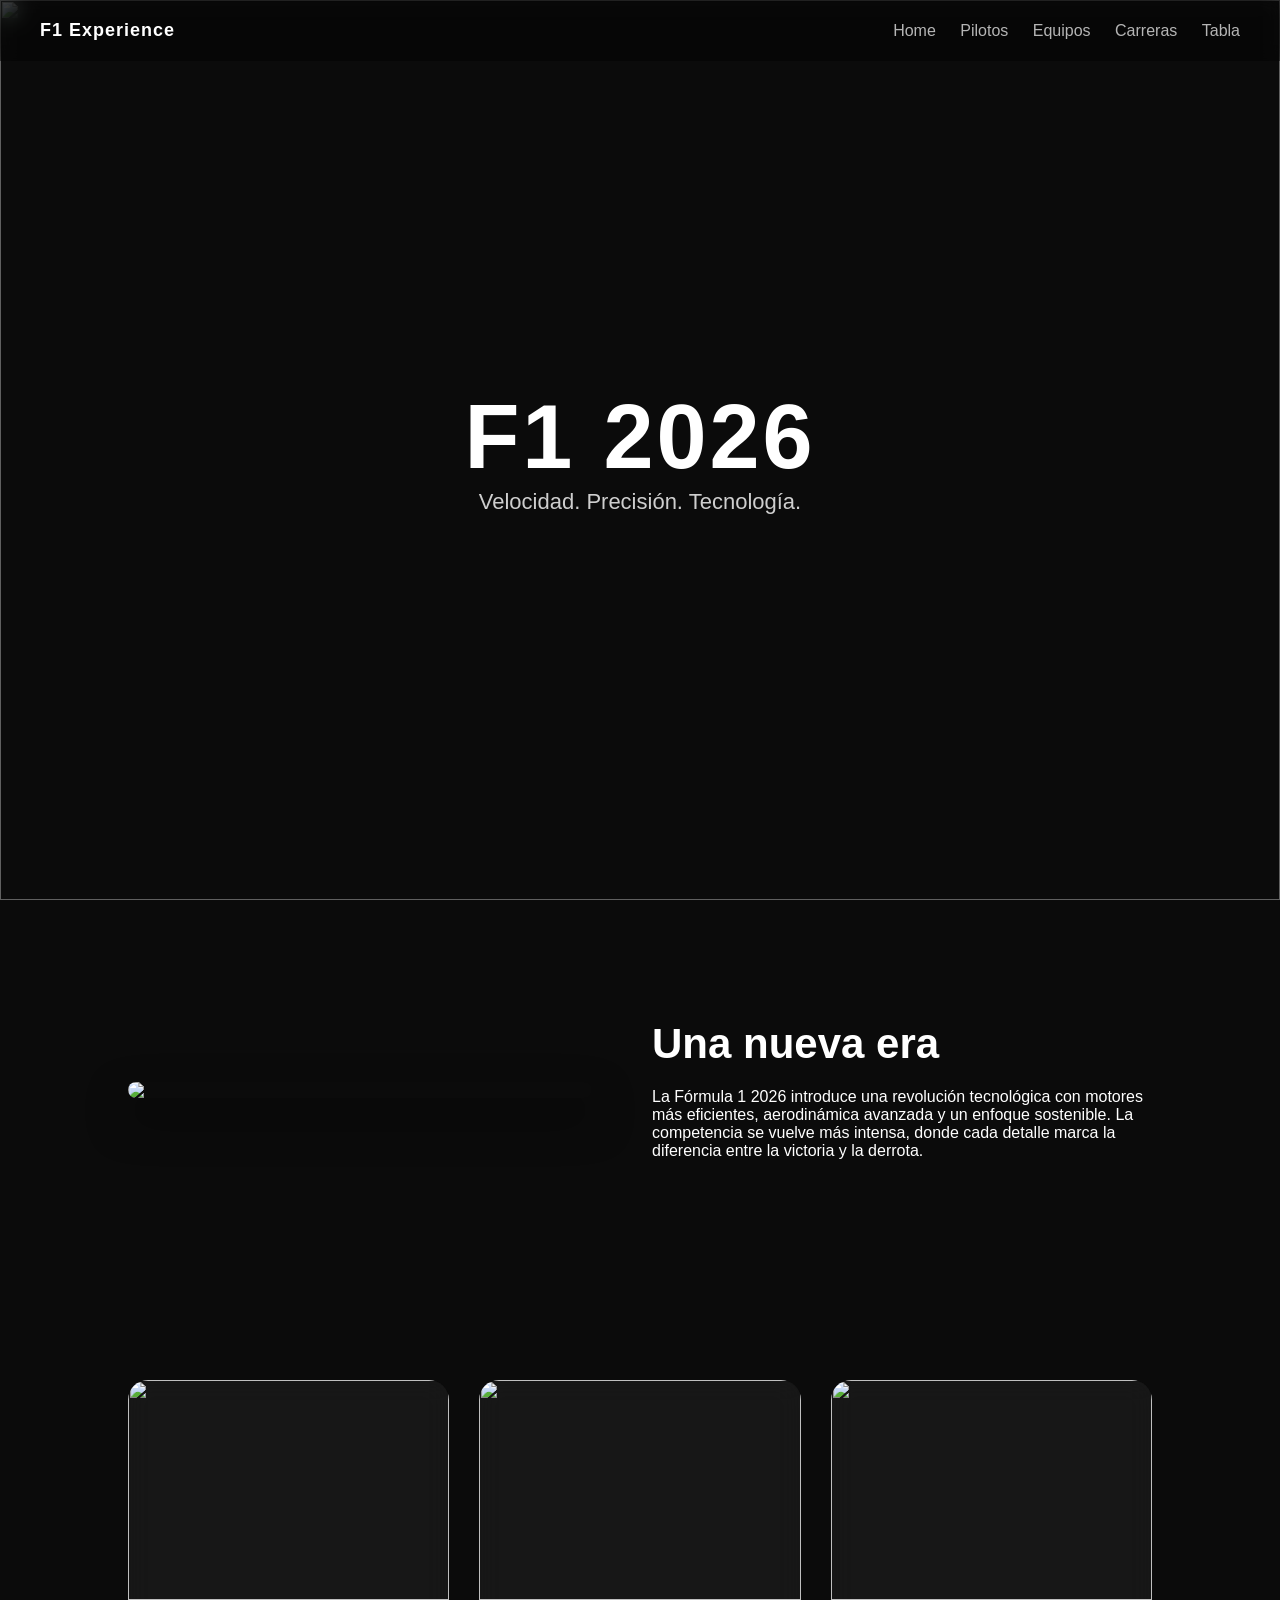
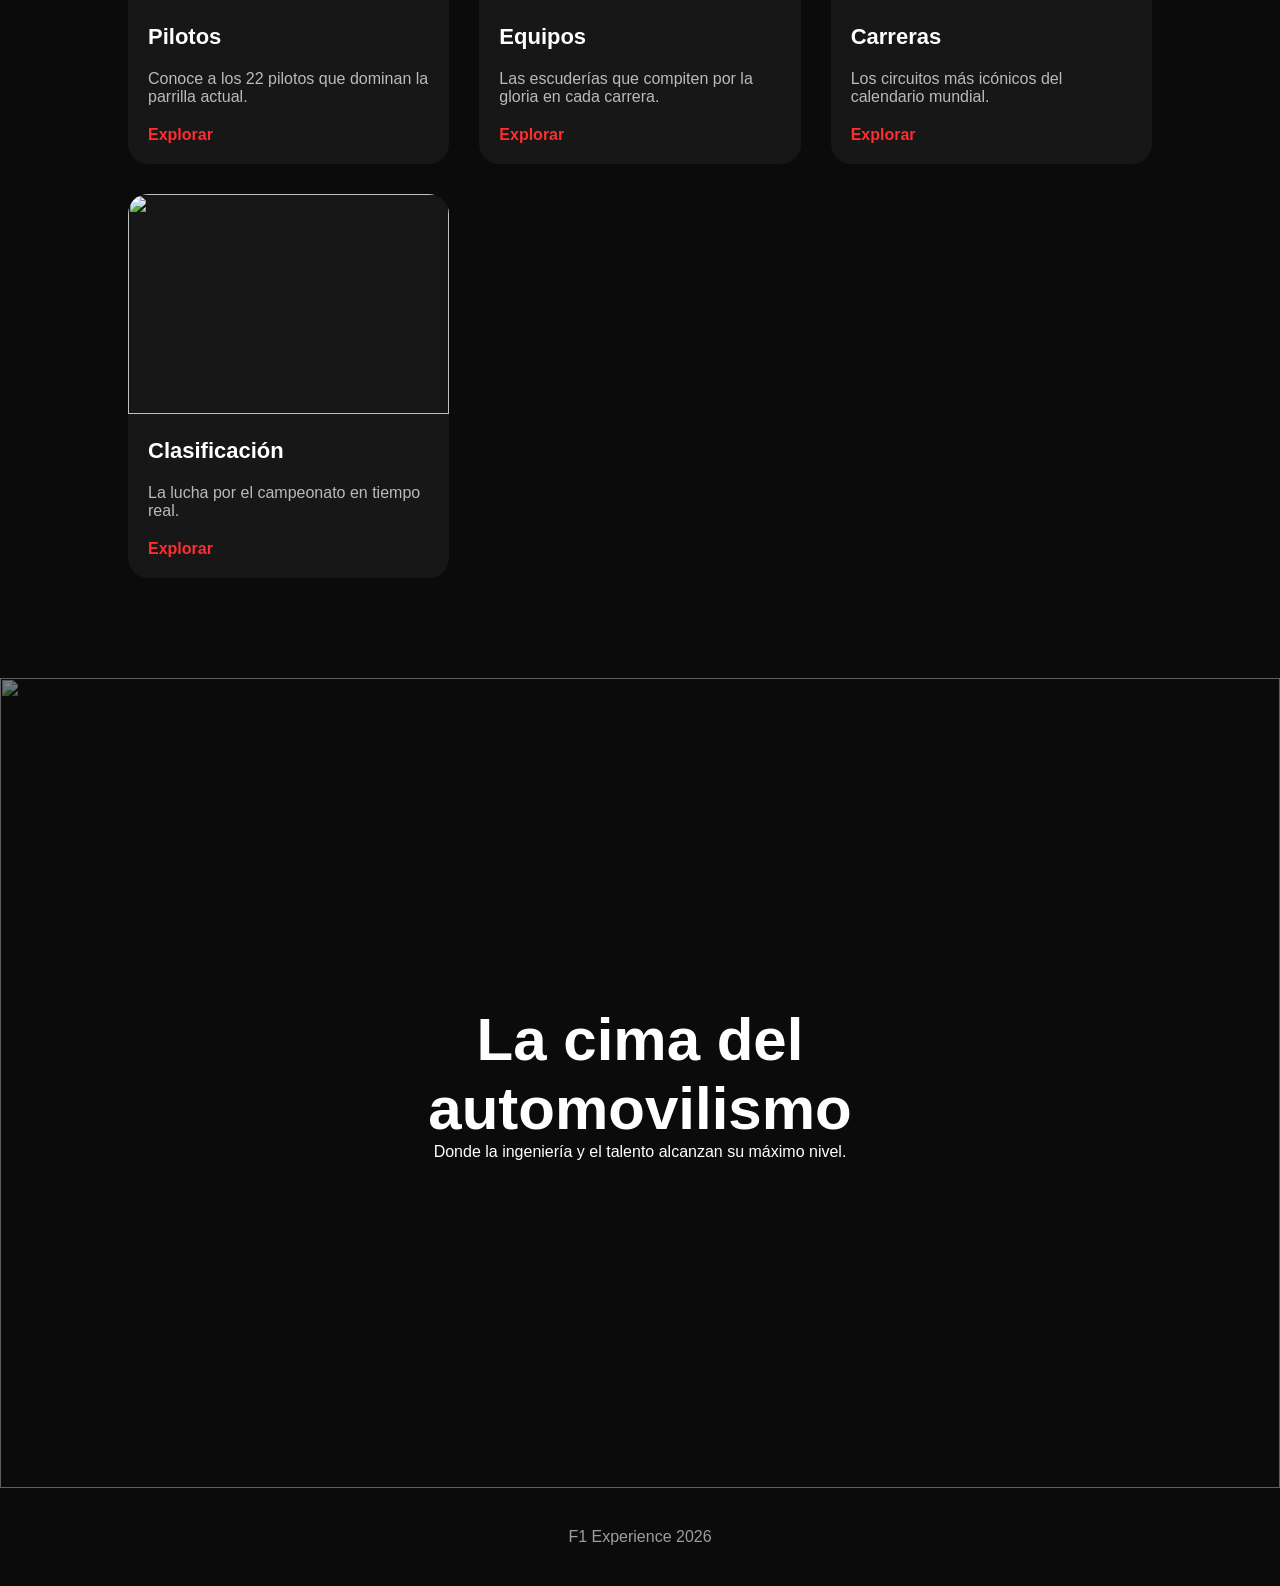
==== commit 72f9701f: "index.html" ====
--- a/index.html
+++ b/index.html
@@ -30,39 +30,39 @@
 </section>
 
 <!-- NUEVA ERA -->
-<section class="feature">
+<section class="feature fade">
 <img src="https://external-preview.redd.it/fia-a-new-era-of-competition-fia-showcases-future-focused-v0-ElsRgJhG86uGEzImHfD90uf3HYFvuSOeDMLnxPWdOUc.jpg?auto=webp&s=94ce302bed5b8d51dc54f439acf99a908f6a6ceb">
 <div class="text">
 <h2>Una nueva era</h2>
-<p>La Fórmula 1 2026 introduce cambios revolucionarios en motores, aerodinámica y sostenibilidad. La competencia se intensifica con nuevas tecnologías que redefinen el rendimiento en pista.</p>
+<p>La Fórmula 1 2026 introduce una revolución tecnológica con motores más eficientes, aerodinámica avanzada y un enfoque sostenible. La competencia se vuelve más intensa, donde cada detalle marca la diferencia entre la victoria y la derrota.</p>
 </div>
 </section>
 
 <!-- GRID -->
 <section class="grid-home">
 
-<div class="box">
+<div class="box fade">
 <img src="https://tn.com.ar/resizer/v2/https%3A%2F%2Fthumbs.vodgc.net%2F1-14-pcxBbv1771456257554-1771456490.jpg?auth=6a03eba678e931fe7de2c4b4b3d8de5c0b1d87010dde9b5a6f708a2909d26f88&width=767">
 <h3>Pilotos</h3>
-<p>Conoce a los 22 pilotos que definen la parrilla actual.</p>
+<p>Conoce a los 22 pilotos que dominan la parrilla actual.</p>
 <a href="pilotos.html">Explorar</a>
 </div>
 
-<div class="box">
+<div class="box fade">
 <img src="https://cdn-5.motorsport.com/images/amp/YpNrVwg0/s1000/salida.jpg">
 <h3>Equipos</h3>
-<p>Las escuderías que compiten por el campeonato.</p>
+<p>Las escuderías que compiten por la gloria en cada carrera.</p>
 <a href="equipos.html">Explorar</a>
 </div>
 
-<div class="box">
+<div class="box fade">
 <img src="https://images.ctfassets.net/1fvlg6xqnm65/1WfG8F2KEB1RGGZtuU7io5/3468b332418ecd3372476f1dbc652743/M452648.jpg?w=1920&q=75&fm=webp">
 <h3>Carreras</h3>
 <p>Los circuitos más icónicos del calendario mundial.</p>
 <a href="carreras.html">Explorar</a>
 </div>
 
-<div class="box">
+<div class="box fade">
 <img src="https://agdeportes.com/wp-content/uploads/2026/03/Podio-del-Gran-Premio-de-Japon-de-Formula-1-2026.jpg">
 <h3>Clasificación</h3>
 <p>La lucha por el campeonato en tiempo real.</p>
@@ -72,11 +72,11 @@
 </section>
 
 <!-- FINAL HERO -->
-<section class="full">
+<section class="full fade">
 <img src="https://wallpapercg.com/download/f1-cars-3840x2160-18246.jpg">
 <div class="overlay">
 <h2>La cima del automovilismo</h2>
-<p>Donde la ingeniería y el talento humano alcanzan su límite.</p>
+<p>Donde la ingeniería y el talento alcanzan su máximo nivel.</p>
 </div>
 </section>
 
@@ -84,5 +84,27 @@
 <p>F1 Experience 2026</p>
 </footer>
 
+<!-- SCRIPT ANIMACIONES -->
+<script>
+const observer = new IntersectionObserver((entries) => {
+entries.forEach(entry => {
+if(entry.isIntersecting){
+entry.target.classList.add("show");
+}
+});
+});
+
+document.querySelectorAll(".fade").forEach(el => observer.observe(el));
+
+window.addEventListener("scroll", () => {
+const nav = document.querySelector(".nav");
+if(window.scrollY > 50){
+nav.classList.add("nav-scroll");
+}else{
+nav.classList.remove("nav-scroll");
+}
+});
+</script>
+
 </body>
 </html>
--- a/styles.css
+++ b/styles.css
@@ -1,33 +1,49 @@
+/* RESET */
 *{
 margin:0;
 padding:0;
 box-sizing:border-box;
 font-family:-apple-system, BlinkMacSystemFont, sans-serif;
+scroll-behavior:smooth;
 }
 
 body{
-background:#0a0a0a;
+background:#0b0b0b;
 color:white;
-}
-
-/* NAV */
+overflow-x:hidden;
+}
+
+/* NAVBAR */
 .nav{
 position:fixed;
 top:0;
 width:100%;
 display:flex;
 justify-content:space-between;
+align-items:center;
 padding:20px 40px;
-background:rgba(0,0,0,0.6);
+background:rgba(0,0,0,0.4);
 backdrop-filter:blur(10px);
+transition:0.4s;
 z-index:1000;
+}
+
+.nav-scroll{
+background:rgba(0,0,0,0.85);
+backdrop-filter:blur(20px);
+}
+
+.logo{
+font-weight:bold;
+font-size:18px;
+letter-spacing:1px;
 }
 
 .nav a{
 color:white;
 margin-left:20px;
 text-decoration:none;
-opacity:0.8;
+opacity:0.7;
 transition:0.3s;
 }
 
@@ -46,7 +62,7 @@
 width:100%;
 height:100%;
 object-fit:cover;
-filter:brightness(60%);
+filter:brightness(50%);
 }
 
 .hero-content{
@@ -58,59 +74,95 @@
 }
 
 .hero h1{
-font-size:80px;
+font-size:90px;
+letter-spacing:3px;
+animation:fadeUp 1.5s ease;
 }
 
 .hero p{
-font-size:20px;
+font-size:22px;
 opacity:0.8;
-}
-
-/* FEATURE */
+animation:fadeUp 2s ease;
+}
+
+/* FEATURE SECTION */
 .feature{
 display:flex;
 align-items:center;
-padding:100px 10%;
-gap:50px;
+gap:60px;
+padding:120px 10%;
 }
 
 .feature img{
-width:50%;
+width:55%;
 border-radius:20px;
+box-shadow:0 20px 40px rgba(0,0,0,0.5);
 }
 
 .feature .text{
 max-width:500px;
 }
 
-/* GRID */
-.grid-home{
+.feature h2{
+font-size:42px;
+margin-bottom:20px;
+}
+
+/* GRID GENERAL */
+.grid, .grid-home{
 display:grid;
-grid-template-columns:repeat(auto-fit,minmax(250px,1fr));
+grid-template-columns:repeat(auto-fit,minmax(260px,1fr));
 gap:30px;
 padding:100px 10%;
 }
 
-.box{
+/* CARDS (PILOTOS + HOME) */
+.card, .box{
 background:rgba(255,255,255,0.05);
 border-radius:20px;
 overflow:hidden;
+backdrop-filter:blur(12px);
 transition:0.4s;
-backdrop-filter:blur(10px);
-}
-
-.box img{
-width:100%;
-height:200px;
+transform:translateY(40px);
+opacity:0;
+}
+
+.card.show, .box.show{
+transform:translateY(0);
+opacity:1;
+}
+
+.card img, .box img{
+width:100%;
+height:220px;
 object-fit:cover;
 }
 
-.box:hover{
-transform:translateY(-10px) scale(1.03);
-}
-
+.card:hover, .box:hover{
+transform:translateY(-12px) scale(1.04);
+box-shadow:0 25px 50px rgba(0,0,0,0.6);
+}
+
+/* CONTENIDO CARD */
+.card-content{
+padding:20px;
+}
+
+.card h3{
+margin-bottom:10px;
+font-size:20px;
+}
+
+.card p{
+opacity:0.75;
+font-size:14px;
+line-height:1.5;
+}
+
+/* HOME BOX */
 .box h3{
 padding:20px;
+font-size:22px;
 }
 
 .box p{
@@ -123,11 +175,17 @@
 padding:20px;
 color:#ff2e2e;
 text-decoration:none;
+font-weight:bold;
+transition:0.3s;
+}
+
+.box a:hover{
+opacity:0.7;
 }
 
 /* FULL SECTION */
 .full{
-height:80vh;
+height:90vh;
 position:relative;
 }
 
@@ -147,7 +205,7 @@
 }
 
 .overlay h2{
-font-size:50px;
+font-size:60px;
 }
 
 /* FOOTER */
@@ -157,15 +215,65 @@
 opacity:0.6;
 }
 
+/* ANIMACIONES */
+.fade{
+opacity:0;
+transform:translateY(40px);
+transition:1s ease;
+}
+
+.fade.show{
+opacity:1;
+transform:translateY(0);
+}
+
+@keyframes fadeUp{
+from{
+opacity:0;
+transform:translateY(40px);
+}
+to{
+opacity:1;
+transform:translateY(0);
+}
+}
+
+/* SCROLL BAR (detalle pro) */
+::-webkit-scrollbar{
+width:8px;
+}
+
+::-webkit-scrollbar-thumb{
+background:#444;
+border-radius:10px;
+}
+
 /* RESPONSIVE */
 @media(max-width:768px){
+
 .hero h1{
-font-size:40px;
-}
+font-size:45px;
+}
+
+.hero p{
+font-size:16px;
+}
+
 .feature{
 flex-direction:column;
-}
+padding:80px 5%;
+}
+
 .feature img{
 width:100%;
 }
-}
+
+.overlay h2{
+font-size:35px;
+}
+
+.grid, .grid-home{
+padding:80px 5%;
+}
+
+}
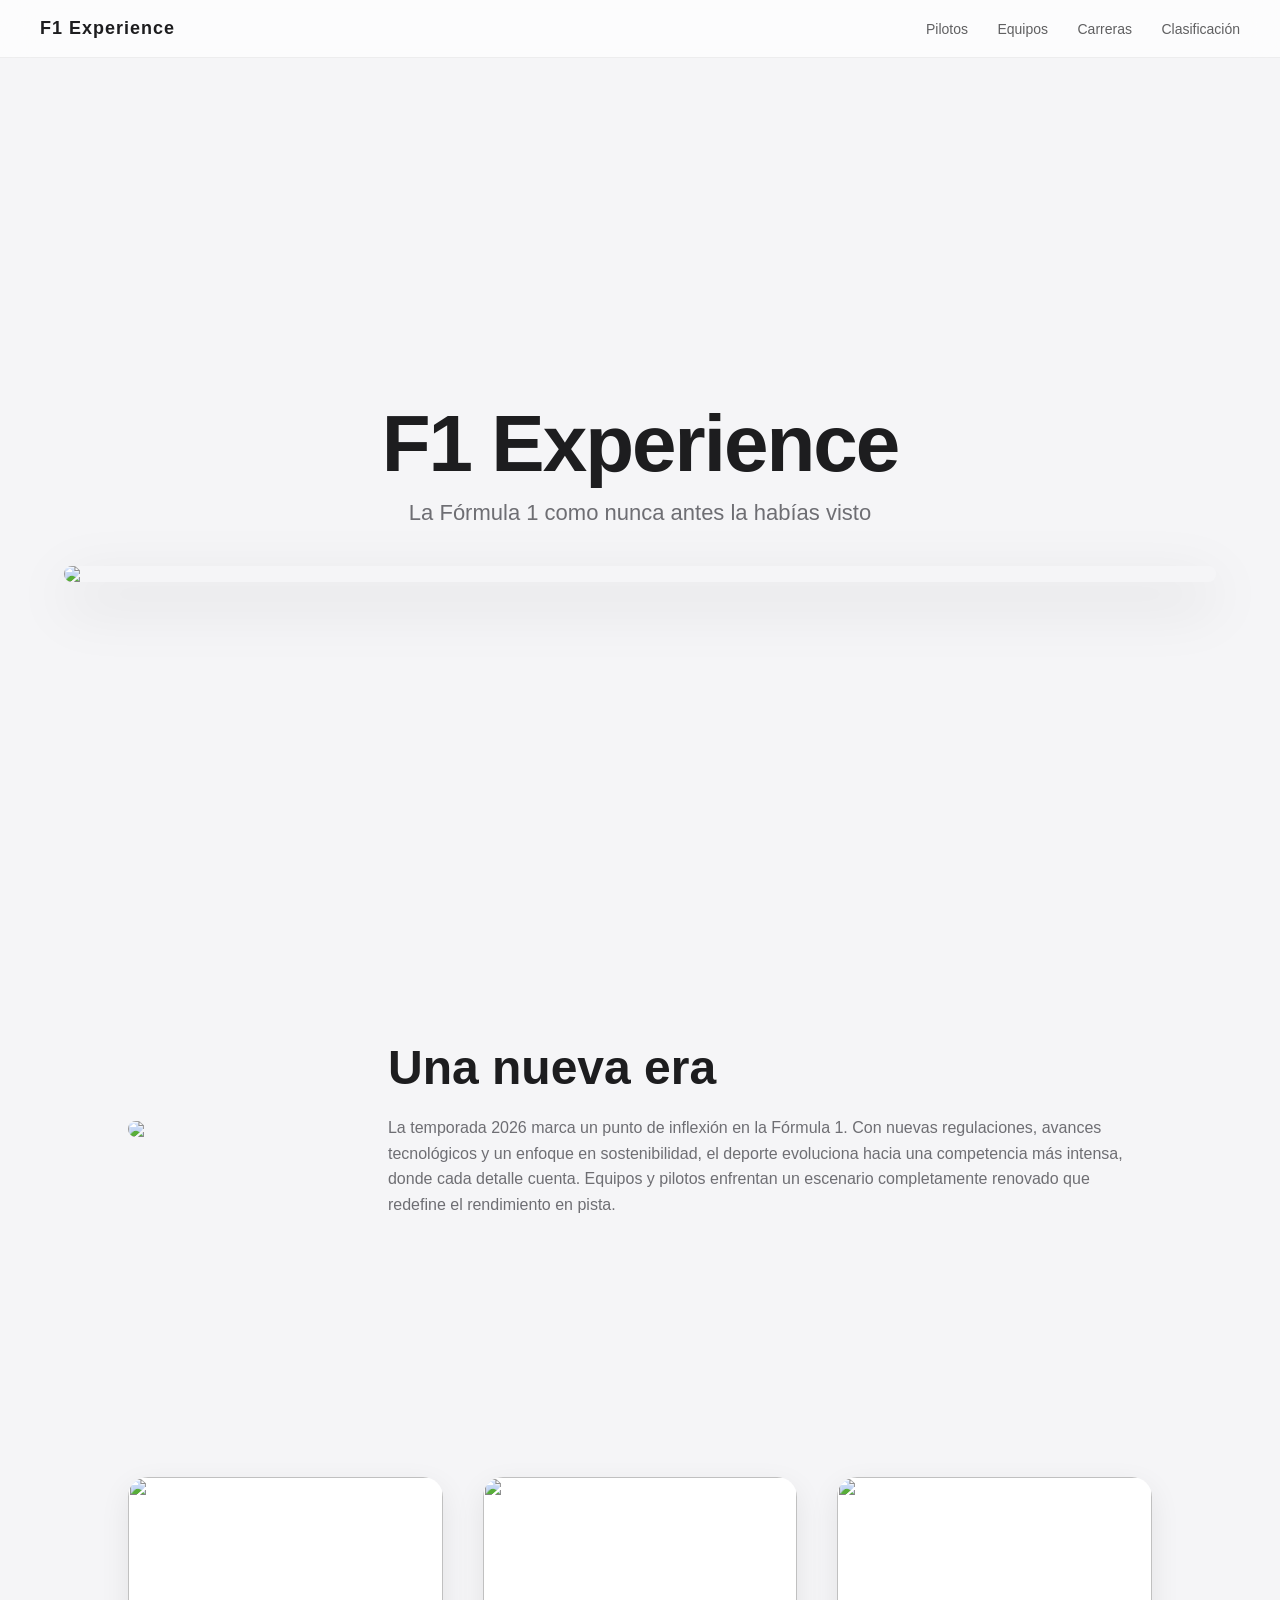
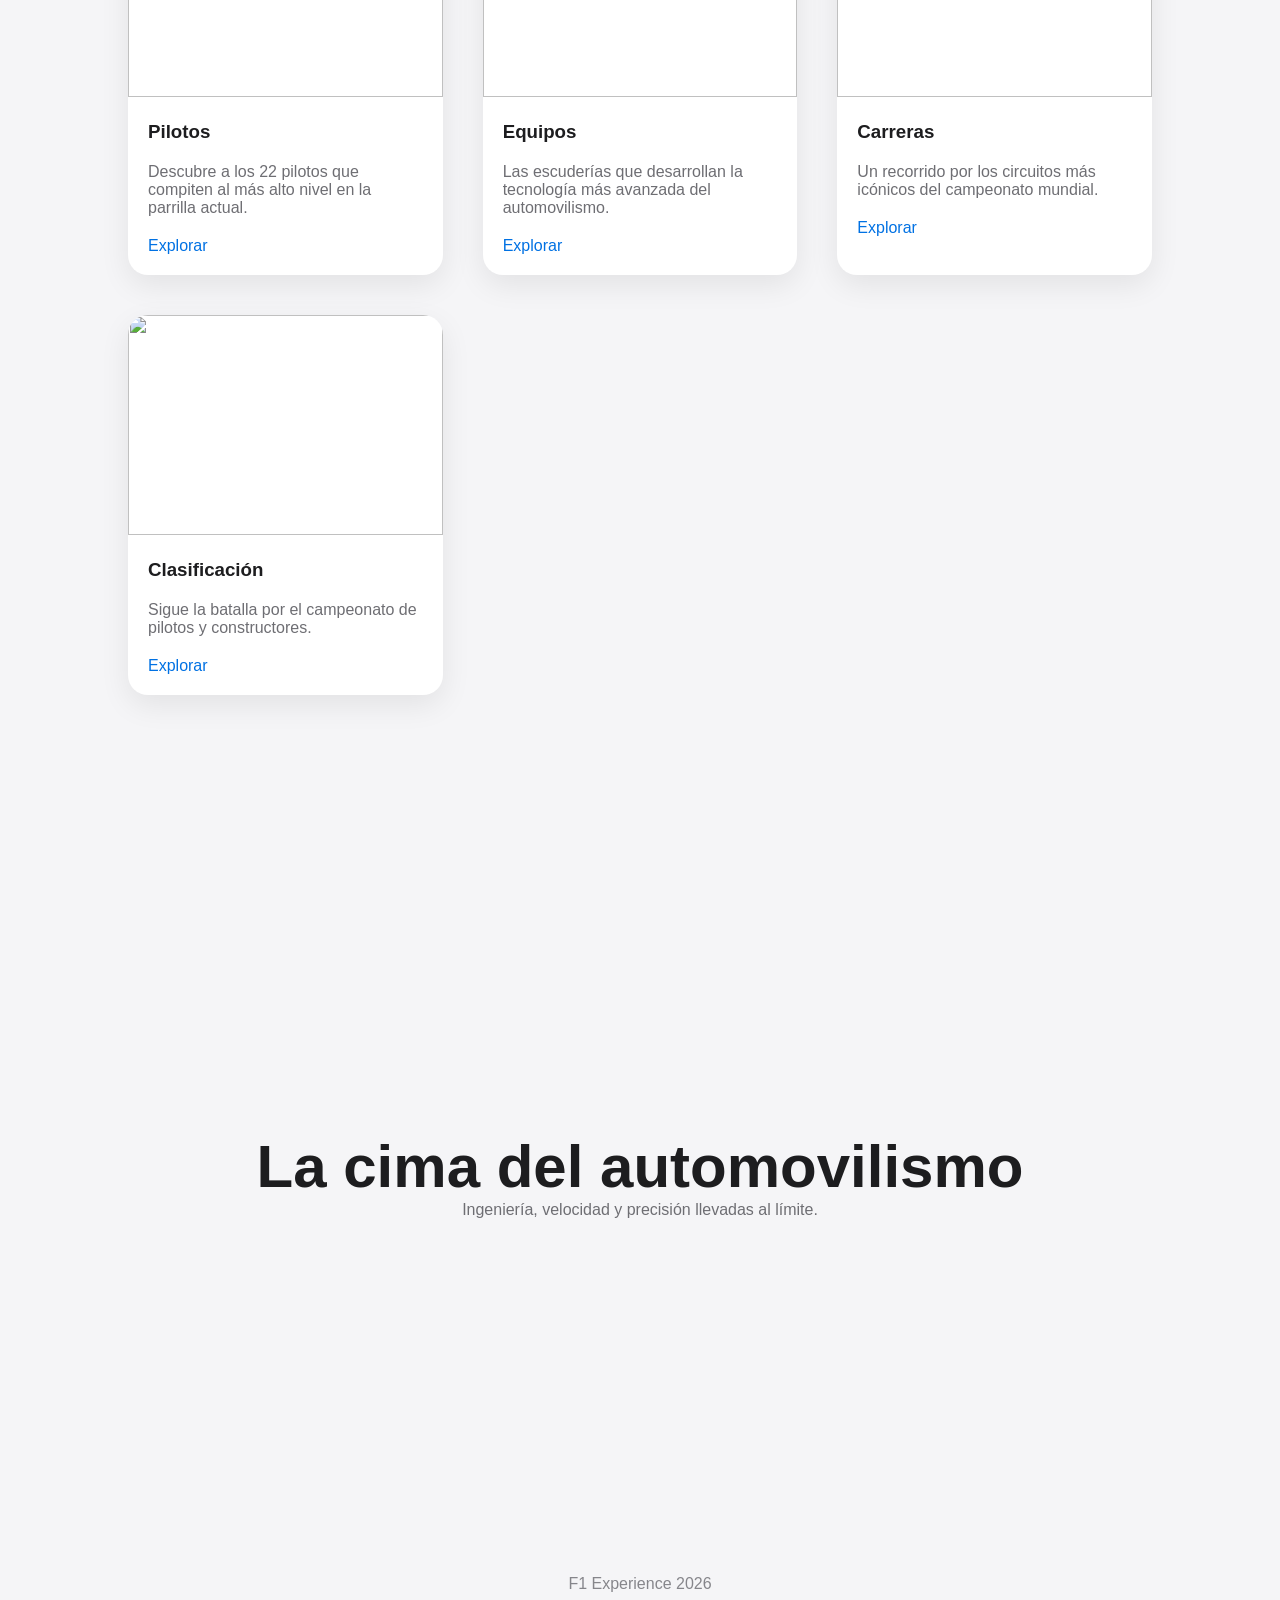
==== commit 6a7b8c67: "index.html" ====
--- a/index.html
+++ b/index.html
@@ -9,32 +9,35 @@
 
 <body>
 
+<!-- NAVBAR -->
 <header class="nav">
-<div class="logo">F1 Experience</div>
+<div class="logo" onclick="location.href='index.html'">
+F1 Experience
+</div>
+
 <nav>
-<a href="index.html">Home</a>
 <a href="pilotos.html">Pilotos</a>
 <a href="equipos.html">Equipos</a>
 <a href="carreras.html">Carreras</a>
-<a href="tabla.html">Tabla</a>
+<a href="tabla.html">Clasificación</a>
 </nav>
 </header>
 
 <!-- HERO -->
-<section class="hero">
-<img src="https://media-cldnry.s-nbcnews.com/image/upload/t_fit-760w,f_auto,q_auto:best/rockcms/2026-03/260303-formula-1-testing-ew-600p-a3c0cd.jpg" class="hero-img">
-<div class="hero-content">
-<h1>F1 2026</h1>
-<p>Velocidad. Precisión. Tecnología.</p>
-</div>
+<section class="hero fade">
+<h1>F1 Experience</h1>
+<p>La Fórmula 1 como nunca antes la habías visto</p>
+
+<img class="hero-img" src="https://media-cldnry.s-nbcnews.com/image/upload/t_fit-760w,f_auto,q_auto:best/rockcms/2026-03/260303-formula-1-testing-ew-600p-a3c0cd.jpg">
 </section>
 
-<!-- NUEVA ERA -->
+<!-- FEATURE -->
 <section class="feature fade">
 <img src="https://external-preview.redd.it/fia-a-new-era-of-competition-fia-showcases-future-focused-v0-ElsRgJhG86uGEzImHfD90uf3HYFvuSOeDMLnxPWdOUc.jpg?auto=webp&s=94ce302bed5b8d51dc54f439acf99a908f6a6ceb">
+
 <div class="text">
 <h2>Una nueva era</h2>
-<p>La Fórmula 1 2026 introduce una revolución tecnológica con motores más eficientes, aerodinámica avanzada y un enfoque sostenible. La competencia se vuelve más intensa, donde cada detalle marca la diferencia entre la victoria y la derrota.</p>
+<p>La temporada 2026 marca un punto de inflexión en la Fórmula 1. Con nuevas regulaciones, avances tecnológicos y un enfoque en sostenibilidad, el deporte evoluciona hacia una competencia más intensa, donde cada detalle cuenta. Equipos y pilotos enfrentan un escenario completamente renovado que redefine el rendimiento en pista.</p>
 </div>
 </section>
 
@@ -44,47 +47,45 @@
 <div class="box fade">
 <img src="https://tn.com.ar/resizer/v2/https%3A%2F%2Fthumbs.vodgc.net%2F1-14-pcxBbv1771456257554-1771456490.jpg?auth=6a03eba678e931fe7de2c4b4b3d8de5c0b1d87010dde9b5a6f708a2909d26f88&width=767">
 <h3>Pilotos</h3>
-<p>Conoce a los 22 pilotos que dominan la parrilla actual.</p>
+<p>Descubre a los 22 pilotos que compiten al más alto nivel en la parrilla actual.</p>
 <a href="pilotos.html">Explorar</a>
 </div>
 
 <div class="box fade">
 <img src="https://cdn-5.motorsport.com/images/amp/YpNrVwg0/s1000/salida.jpg">
 <h3>Equipos</h3>
-<p>Las escuderías que compiten por la gloria en cada carrera.</p>
+<p>Las escuderías que desarrollan la tecnología más avanzada del automovilismo.</p>
 <a href="equipos.html">Explorar</a>
 </div>
 
 <div class="box fade">
 <img src="https://images.ctfassets.net/1fvlg6xqnm65/1WfG8F2KEB1RGGZtuU7io5/3468b332418ecd3372476f1dbc652743/M452648.jpg?w=1920&q=75&fm=webp">
 <h3>Carreras</h3>
-<p>Los circuitos más icónicos del calendario mundial.</p>
+<p>Un recorrido por los circuitos más icónicos del campeonato mundial.</p>
 <a href="carreras.html">Explorar</a>
 </div>
 
 <div class="box fade">
 <img src="https://agdeportes.com/wp-content/uploads/2026/03/Podio-del-Gran-Premio-de-Japon-de-Formula-1-2026.jpg">
 <h3>Clasificación</h3>
-<p>La lucha por el campeonato en tiempo real.</p>
+<p>Sigue la batalla por el campeonato de pilotos y constructores.</p>
 <a href="tabla.html">Explorar</a>
 </div>
 
 </section>
 
-<!-- FINAL HERO -->
+<!-- FINAL -->
 <section class="full fade">
-<img src="https://wallpapercg.com/download/f1-cars-3840x2160-18246.jpg">
-<div class="overlay">
 <h2>La cima del automovilismo</h2>
-<p>Donde la ingeniería y el talento alcanzan su máximo nivel.</p>
-</div>
+<p>Ingeniería, velocidad y precisión llevadas al límite.</p>
 </section>
 
+<!-- FOOTER -->
 <footer>
 <p>F1 Experience 2026</p>
 </footer>
 
-<!-- SCRIPT ANIMACIONES -->
+<!-- SCRIPT -->
 <script>
 const observer = new IntersectionObserver((entries) => {
 entries.forEach(entry => {
--- a/styles.css
+++ b/styles.css
@@ -3,17 +3,17 @@
 margin:0;
 padding:0;
 box-sizing:border-box;
-font-family:-apple-system, BlinkMacSystemFont, sans-serif;
+font-family:-apple-system, BlinkMacSystemFont, "SF Pro Display", sans-serif;
 scroll-behavior:smooth;
 }
 
 body{
-background:#0b0b0b;
-color:white;
+background:#f5f5f7;
+color:#1d1d1f;
 overflow-x:hidden;
 }
 
-/* NAVBAR */
+/* NAV */
 .nav{
 position:fixed;
 top:0;
@@ -21,28 +21,30 @@
 display:flex;
 justify-content:space-between;
 align-items:center;
-padding:20px 40px;
-background:rgba(0,0,0,0.4);
-backdrop-filter:blur(10px);
-transition:0.4s;
+padding:18px 40px;
+background:rgba(255,255,255,0.7);
+backdrop-filter:blur(20px);
+border-bottom:1px solid rgba(0,0,0,0.06);
 z-index:1000;
+transition:0.3s;
 }
 
 .nav-scroll{
-background:rgba(0,0,0,0.85);
-backdrop-filter:blur(20px);
+background:rgba(255,255,255,0.95);
 }
 
 .logo{
-font-weight:bold;
 font-size:18px;
+font-weight:600;
 letter-spacing:1px;
+cursor:pointer;
 }
 
 .nav a{
-color:white;
-margin-left:20px;
+color:#1d1d1f;
+margin-left:25px;
 text-decoration:none;
+font-size:14px;
 opacity:0.7;
 transition:0.3s;
 }
@@ -54,75 +56,73 @@
 /* HERO */
 .hero{
 height:100vh;
-position:relative;
-overflow:hidden;
-}
-
-.hero-img{
-width:100%;
-height:100%;
-object-fit:cover;
-filter:brightness(50%);
-}
-
-.hero-content{
-position:absolute;
-top:50%;
-left:50%;
-transform:translate(-50%,-50%);
+display:flex;
+flex-direction:column;
+justify-content:center;
+align-items:center;
 text-align:center;
+padding-top:80px;
 }
 
 .hero h1{
-font-size:90px;
-letter-spacing:3px;
-animation:fadeUp 1.5s ease;
+font-size:80px;
+font-weight:700;
+letter-spacing:-2px;
 }
 
 .hero p{
 font-size:22px;
-opacity:0.8;
-animation:fadeUp 2s ease;
-}
-
-/* FEATURE SECTION */
+margin-top:10px;
+color:#6e6e73;
+}
+
+/* HERO IMAGE */
+.hero-img{
+width:90%;
+max-width:1200px;
+margin-top:40px;
+border-radius:20px;
+box-shadow:0 20px 60px rgba(0,0,0,0.15);
+}
+
+/* FEATURE */
 .feature{
 display:flex;
 align-items:center;
-gap:60px;
-padding:120px 10%;
+gap:80px;
+padding:140px 10%;
 }
 
 .feature img{
 width:55%;
 border-radius:20px;
-box-shadow:0 20px 40px rgba(0,0,0,0.5);
-}
-
-.feature .text{
-max-width:500px;
 }
 
 .feature h2{
-font-size:42px;
+font-size:48px;
 margin-bottom:20px;
 }
 
-/* GRID GENERAL */
+.feature p{
+color:#6e6e73;
+line-height:1.6;
+}
+
+/* GRID */
 .grid, .grid-home{
 display:grid;
 grid-template-columns:repeat(auto-fit,minmax(260px,1fr));
-gap:30px;
-padding:100px 10%;
-}
-
-/* CARDS (PILOTOS + HOME) */
+gap:40px;
+padding:120px 10%;
+}
+
+/* CARDS */
 .card, .box{
-background:rgba(255,255,255,0.05);
+background:white;
 border-radius:20px;
 overflow:hidden;
-backdrop-filter:blur(12px);
 transition:0.4s;
+box-shadow:0 10px 30px rgba(0,0,0,0.08);
 transform:translateY(40px);
 opacity:0;
 }
@@ -139,80 +139,67 @@
 }
 
 .card:hover, .box:hover{
-transform:translateY(-12px) scale(1.04);
-box-shadow:0 25px 50px rgba(0,0,0,0.6);
-}
-
-/* CONTENIDO CARD */
+transform:translateY(-10px);
+box-shadow:0 20px 40px rgba(0,0,0,0.15);
+}
+
+/* CONTENT */
 .card-content{
 padding:20px;
 }
 
 .card h3{
+font-size:20px;
 margin-bottom:10px;
-font-size:20px;
 }
 
 .card p{
-opacity:0.75;
 font-size:14px;
-line-height:1.5;
-}
-
-/* HOME BOX */
+color:#6e6e73;
+line-height:1.6;
+}
+
+/* LINKS */
 .box h3{
 padding:20px;
-font-size:22px;
 }
 
 .box p{
 padding:0 20px;
-opacity:0.7;
+color:#6e6e73;
 }
 
 .box a{
 display:block;
 padding:20px;
-color:#ff2e2e;
+color:#0071e3;
 text-decoration:none;
-font-weight:bold;
-transition:0.3s;
-}
-
-.box a:hover{
-opacity:0.7;
-}
-
-/* FULL SECTION */
+font-weight:500;
+}
+
+/* FULL */
 .full{
-height:90vh;
-position:relative;
-}
-
-.full img{
-width:100%;
-height:100%;
-object-fit:cover;
-filter:brightness(50%);
-}
-
-.overlay{
-position:absolute;
-top:50%;
-left:50%;
-transform:translate(-50%,-50%);
+height:80vh;
+display:flex;
+flex-direction:column;
+justify-content:center;
+align-items:center;
 text-align:center;
 }
 
-.overlay h2{
+.full h2{
 font-size:60px;
+}
+
+.full p{
+color:#6e6e73;
 }
 
 /* FOOTER */
 footer{
 text-align:center;
 padding:40px;
-opacity:0.6;
+color:#86868b;
 }
 
 /* ANIMACIONES */
@@ -227,36 +214,11 @@
 transform:translateY(0);
 }
 
-@keyframes fadeUp{
-from{
-opacity:0;
-transform:translateY(40px);
-}
-to{
-opacity:1;
-transform:translateY(0);
-}
-}
-
-/* SCROLL BAR (detalle pro) */
-::-webkit-scrollbar{
-width:8px;
-}
-
-::-webkit-scrollbar-thumb{
-background:#444;
-border-radius:10px;
-}
-
 /* RESPONSIVE */
 @media(max-width:768px){
 
 .hero h1{
 font-size:45px;
-}
-
-.hero p{
-font-size:16px;
 }
 
 .feature{
@@ -268,10 +230,6 @@
 width:100%;
 }
 
-.overlay h2{
-font-size:35px;
-}
-
 .grid, .grid-home{
 padding:80px 5%;
 }
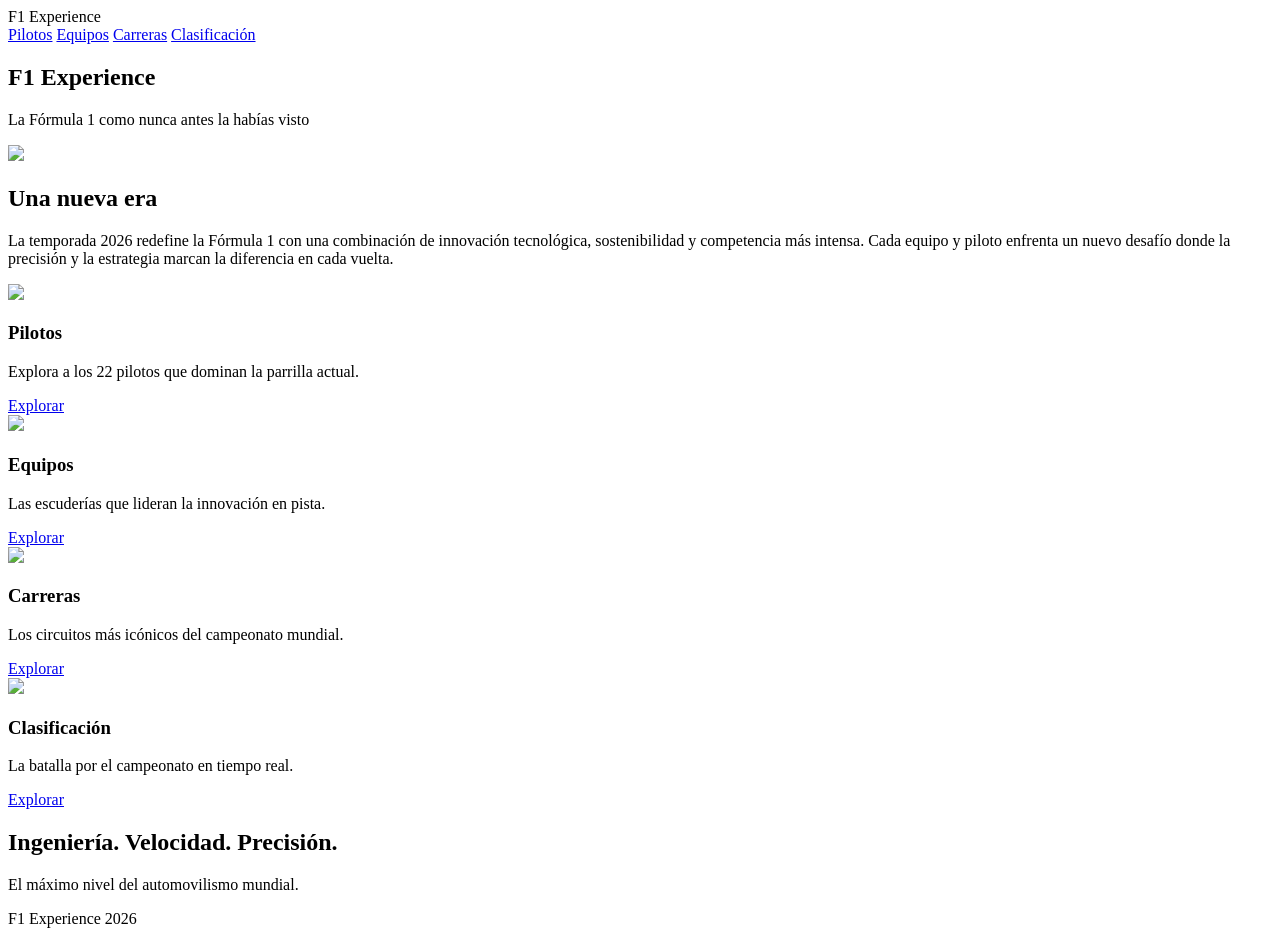
==== commit d1e198e9: "index.html" ====
--- a/index.html
+++ b/index.html
@@ -9,7 +9,7 @@
 
 <body>
 
-<!-- NAVBAR -->
+<!-- NAV -->
 <header class="nav">
 <div class="logo" onclick="location.href='index.html'">
 F1 Experience
@@ -23,22 +23,28 @@
 </nav>
 </header>
 
-<!-- HERO -->
-<section class="hero fade">
+<!-- HERO CON FONDO -->
+<section class="hero">
+
+<div class="hero-bg"></div>
+
+<div class="hero-content fade">
 <h1>F1 Experience</h1>
 <p>La Fórmula 1 como nunca antes la habías visto</p>
+</div>
 
-<img class="hero-img" src="https://media-cldnry.s-nbcnews.com/image/upload/t_fit-760w,f_auto,q_auto:best/rockcms/2026-03/260303-formula-1-testing-ew-600p-a3c0cd.jpg">
 </section>
 
 <!-- FEATURE -->
 <section class="feature fade">
+
 <img src="https://external-preview.redd.it/fia-a-new-era-of-competition-fia-showcases-future-focused-v0-ElsRgJhG86uGEzImHfD90uf3HYFvuSOeDMLnxPWdOUc.jpg?auto=webp&s=94ce302bed5b8d51dc54f439acf99a908f6a6ceb">
 
 <div class="text">
 <h2>Una nueva era</h2>
-<p>La temporada 2026 marca un punto de inflexión en la Fórmula 1. Con nuevas regulaciones, avances tecnológicos y un enfoque en sostenibilidad, el deporte evoluciona hacia una competencia más intensa, donde cada detalle cuenta. Equipos y pilotos enfrentan un escenario completamente renovado que redefine el rendimiento en pista.</p>
+<p>La temporada 2026 redefine la Fórmula 1 con una combinación de innovación tecnológica, sostenibilidad y competencia más intensa. Cada equipo y piloto enfrenta un nuevo desafío donde la precisión y la estrategia marcan la diferencia en cada vuelta.</p>
 </div>
+
 </section>
 
 <!-- GRID -->
@@ -47,28 +53,28 @@
 <div class="box fade">
 <img src="https://tn.com.ar/resizer/v2/https%3A%2F%2Fthumbs.vodgc.net%2F1-14-pcxBbv1771456257554-1771456490.jpg?auth=6a03eba678e931fe7de2c4b4b3d8de5c0b1d87010dde9b5a6f708a2909d26f88&width=767">
 <h3>Pilotos</h3>
-<p>Descubre a los 22 pilotos que compiten al más alto nivel en la parrilla actual.</p>
+<p>Explora a los 22 pilotos que dominan la parrilla actual.</p>
 <a href="pilotos.html">Explorar</a>
 </div>
 
 <div class="box fade">
 <img src="https://cdn-5.motorsport.com/images/amp/YpNrVwg0/s1000/salida.jpg">
 <h3>Equipos</h3>
-<p>Las escuderías que desarrollan la tecnología más avanzada del automovilismo.</p>
+<p>Las escuderías que lideran la innovación en pista.</p>
 <a href="equipos.html">Explorar</a>
 </div>
 
 <div class="box fade">
 <img src="https://images.ctfassets.net/1fvlg6xqnm65/1WfG8F2KEB1RGGZtuU7io5/3468b332418ecd3372476f1dbc652743/M452648.jpg?w=1920&q=75&fm=webp">
 <h3>Carreras</h3>
-<p>Un recorrido por los circuitos más icónicos del campeonato mundial.</p>
+<p>Los circuitos más icónicos del campeonato mundial.</p>
 <a href="carreras.html">Explorar</a>
 </div>
 
 <div class="box fade">
 <img src="https://agdeportes.com/wp-content/uploads/2026/03/Podio-del-Gran-Premio-de-Japon-de-Formula-1-2026.jpg">
 <h3>Clasificación</h3>
-<p>Sigue la batalla por el campeonato de pilotos y constructores.</p>
+<p>La batalla por el campeonato en tiempo real.</p>
 <a href="tabla.html">Explorar</a>
 </div>
 
@@ -76,11 +82,10 @@
 
 <!-- FINAL -->
 <section class="full fade">
-<h2>La cima del automovilismo</h2>
-<p>Ingeniería, velocidad y precisión llevadas al límite.</p>
+<h2>Ingeniería. Velocidad. Precisión.</h2>
+<p>El máximo nivel del automovilismo mundial.</p>
 </section>
 
-<!-- FOOTER -->
 <footer>
 <p>F1 Experience 2026</p>
 </footer>
@@ -94,7 +99,6 @@
 }
 });
 });
-
 document.querySelectorAll(".fade").forEach(el => observer.observe(el));
 
 window.addEventListener("scroll", () => {
--- a/styles.css
+++ b/styles.css
@@ -1,237 +1,115 @@
-/* RESET */
-*{
-margin:0;
-padding:0;
-box-sizing:border-box;
-font-family:-apple-system, BlinkMacSystemFont, "SF Pro Display", sans-serif;
-scroll-behavior:smooth;
+<!DOCTYPE html>
+<html lang="es">
+<head>
+<meta charset="UTF-8">
+<meta name="viewport" content="width=device-width, initial-scale=1.0">
+<title>F1 Experience</title>
+<link rel="stylesheet" href="styles.css">
+</head>
+
+<body>
+
+<!-- NAV -->
+<header class="nav">
+<div class="logo" onclick="location.href='index.html'">
+F1 Experience
+</div>
+
+<nav>
+<a href="pilotos.html">Pilotos</a>
+<a href="equipos.html">Equipos</a>
+<a href="carreras.html">Carreras</a>
+<a href="tabla.html">Clasificación</a>
+</nav>
+</header>
+
+<!-- HERO CON FONDO -->
+<section class="hero">
+
+<div class="hero-bg"></div>
+
+<div class="hero-content fade">
+<h1>F1 Experience</h1>
+<p>La Fórmula 1 como nunca antes la habías visto</p>
+</div>
+
+</section>
+
+<!-- FEATURE -->
+<section class="feature fade">
+
+<img src="https://external-preview.redd.it/fia-a-new-era-of-competition-fia-showcases-future-focused-v0-ElsRgJhG86uGEzImHfD90uf3HYFvuSOeDMLnxPWdOUc.jpg?auto=webp&s=94ce302bed5b8d51dc54f439acf99a908f6a6ceb">
+
+<div class="text">
+<h2>Una nueva era</h2>
+<p>La temporada 2026 redefine la Fórmula 1 con una combinación de innovación tecnológica, sostenibilidad y competencia más intensa. Cada equipo y piloto enfrenta un nuevo desafío donde la precisión y la estrategia marcan la diferencia en cada vuelta.</p>
+</div>
+
+</section>
+
+<!-- GRID -->
+<section class="grid-home">
+
+<div class="box fade">
+<img src="https://tn.com.ar/resizer/v2/https%3A%2F%2Fthumbs.vodgc.net%2F1-14-pcxBbv1771456257554-1771456490.jpg?auth=6a03eba678e931fe7de2c4b4b3d8de5c0b1d87010dde9b5a6f708a2909d26f88&width=767">
+<h3>Pilotos</h3>
+<p>Explora a los 22 pilotos que dominan la parrilla actual.</p>
+<a href="pilotos.html">Explorar</a>
+</div>
+
+<div class="box fade">
+<img src="https://cdn-5.motorsport.com/images/amp/YpNrVwg0/s1000/salida.jpg">
+<h3>Equipos</h3>
+<p>Las escuderías que lideran la innovación en pista.</p>
+<a href="equipos.html">Explorar</a>
+</div>
+
+<div class="box fade">
+<img src="https://images.ctfassets.net/1fvlg6xqnm65/1WfG8F2KEB1RGGZtuU7io5/3468b332418ecd3372476f1dbc652743/M452648.jpg?w=1920&q=75&fm=webp">
+<h3>Carreras</h3>
+<p>Los circuitos más icónicos del campeonato mundial.</p>
+<a href="carreras.html">Explorar</a>
+</div>
+
+<div class="box fade">
+<img src="https://agdeportes.com/wp-content/uploads/2026/03/Podio-del-Gran-Premio-de-Japon-de-Formula-1-2026.jpg">
+<h3>Clasificación</h3>
+<p>La batalla por el campeonato en tiempo real.</p>
+<a href="tabla.html">Explorar</a>
+</div>
+
+</section>
+
+<!-- FINAL -->
+<section class="full fade">
+<h2>Ingeniería. Velocidad. Precisión.</h2>
+<p>El máximo nivel del automovilismo mundial.</p>
+</section>
+
+<footer>
+<p>F1 Experience 2026</p>
+</footer>
+
+<!-- SCRIPT -->
+<script>
+const observer = new IntersectionObserver((entries) => {
+entries.forEach(entry => {
+if(entry.isIntersecting){
+entry.target.classList.add("show");
 }
+});
+});
+document.querySelectorAll(".fade").forEach(el => observer.observe(el));
 
-body{
-background:#f5f5f7;
-color:#1d1d1f;
-overflow-x:hidden;
+window.addEventListener("scroll", () => {
+const nav = document.querySelector(".nav");
+if(window.scrollY > 50){
+nav.classList.add("nav-scroll");
+}else{
+nav.classList.remove("nav-scroll");
 }
+});
+</script>
 
-/* NAV */
-.nav{
-position:fixed;
-top:0;
-width:100%;
-display:flex;
-justify-content:space-between;
-align-items:center;
-padding:18px 40px;
-background:rgba(255,255,255,0.7);
-backdrop-filter:blur(20px);
-border-bottom:1px solid rgba(0,0,0,0.06);
-z-index:1000;
-transition:0.3s;
-}
-
-.nav-scroll{
-background:rgba(255,255,255,0.95);
-}
-
-.logo{
-font-size:18px;
-font-weight:600;
-letter-spacing:1px;
-cursor:pointer;
-}
-
-.nav a{
-color:#1d1d1f;
-margin-left:25px;
-text-decoration:none;
-font-size:14px;
-opacity:0.7;
-transition:0.3s;
-}
-
-.nav a:hover{
-opacity:1;
-}
-
-/* HERO */
-.hero{
-height:100vh;
-display:flex;
-flex-direction:column;
-justify-content:center;
-align-items:center;
-text-align:center;
-padding-top:80px;
-}
-
-.hero h1{
-font-size:80px;
-font-weight:700;
-letter-spacing:-2px;
-}
-
-.hero p{
-font-size:22px;
-margin-top:10px;
-color:#6e6e73;
-}
-
-/* HERO IMAGE */
-.hero-img{
-width:90%;
-max-width:1200px;
-margin-top:40px;
-border-radius:20px;
-box-shadow:0 20px 60px rgba(0,0,0,0.15);
-}
-
-/* FEATURE */
-.feature{
-display:flex;
-align-items:center;
-gap:80px;
-padding:140px 10%;
-}
-
-.feature img{
-width:55%;
-border-radius:20px;
-}
-
-.feature h2{
-font-size:48px;
-margin-bottom:20px;
-}
-
-.feature p{
-color:#6e6e73;
-line-height:1.6;
-}
-
-/* GRID */
-.grid, .grid-home{
-display:grid;
-grid-template-columns:repeat(auto-fit,minmax(260px,1fr));
-gap:40px;
-padding:120px 10%;
-}
-
-/* CARDS */
-.card, .box{
-background:white;
-border-radius:20px;
-overflow:hidden;
-transition:0.4s;
-box-shadow:0 10px 30px rgba(0,0,0,0.08);
-transform:translateY(40px);
-opacity:0;
-}
-
-.card.show, .box.show{
-transform:translateY(0);
-opacity:1;
-}
-
-.card img, .box img{
-width:100%;
-height:220px;
-object-fit:cover;
-}
-
-.card:hover, .box:hover{
-transform:translateY(-10px);
-box-shadow:0 20px 40px rgba(0,0,0,0.15);
-}
-
-/* CONTENT */
-.card-content{
-padding:20px;
-}
-
-.card h3{
-font-size:20px;
-margin-bottom:10px;
-}
-
-.card p{
-font-size:14px;
-color:#6e6e73;
-line-height:1.6;
-}
-
-/* LINKS */
-.box h3{
-padding:20px;
-}
-
-.box p{
-padding:0 20px;
-color:#6e6e73;
-}
-
-.box a{
-display:block;
-padding:20px;
-color:#0071e3;
-text-decoration:none;
-font-weight:500;
-}
-
-/* FULL */
-.full{
-height:80vh;
-display:flex;
-flex-direction:column;
-justify-content:center;
-align-items:center;
-text-align:center;
-}
-
-.full h2{
-font-size:60px;
-}
-
-.full p{
-color:#6e6e73;
-}
-
-/* FOOTER */
-footer{
-text-align:center;
-padding:40px;
-color:#86868b;
-}
-
-/* ANIMACIONES */
-.fade{
-opacity:0;
-transform:translateY(40px);
-transition:1s ease;
-}
-
-.fade.show{
-opacity:1;
-transform:translateY(0);
-}
-
-/* RESPONSIVE */
-@media(max-width:768px){
-
-.hero h1{
-font-size:45px;
-}
-
-.feature{
-flex-direction:column;
-padding:80px 5%;
-}
-
-.feature img{
-width:100%;
-}
-
-.grid, .grid-home{
-padding:80px 5%;
-}
-
-}
+</body>
+</html>
